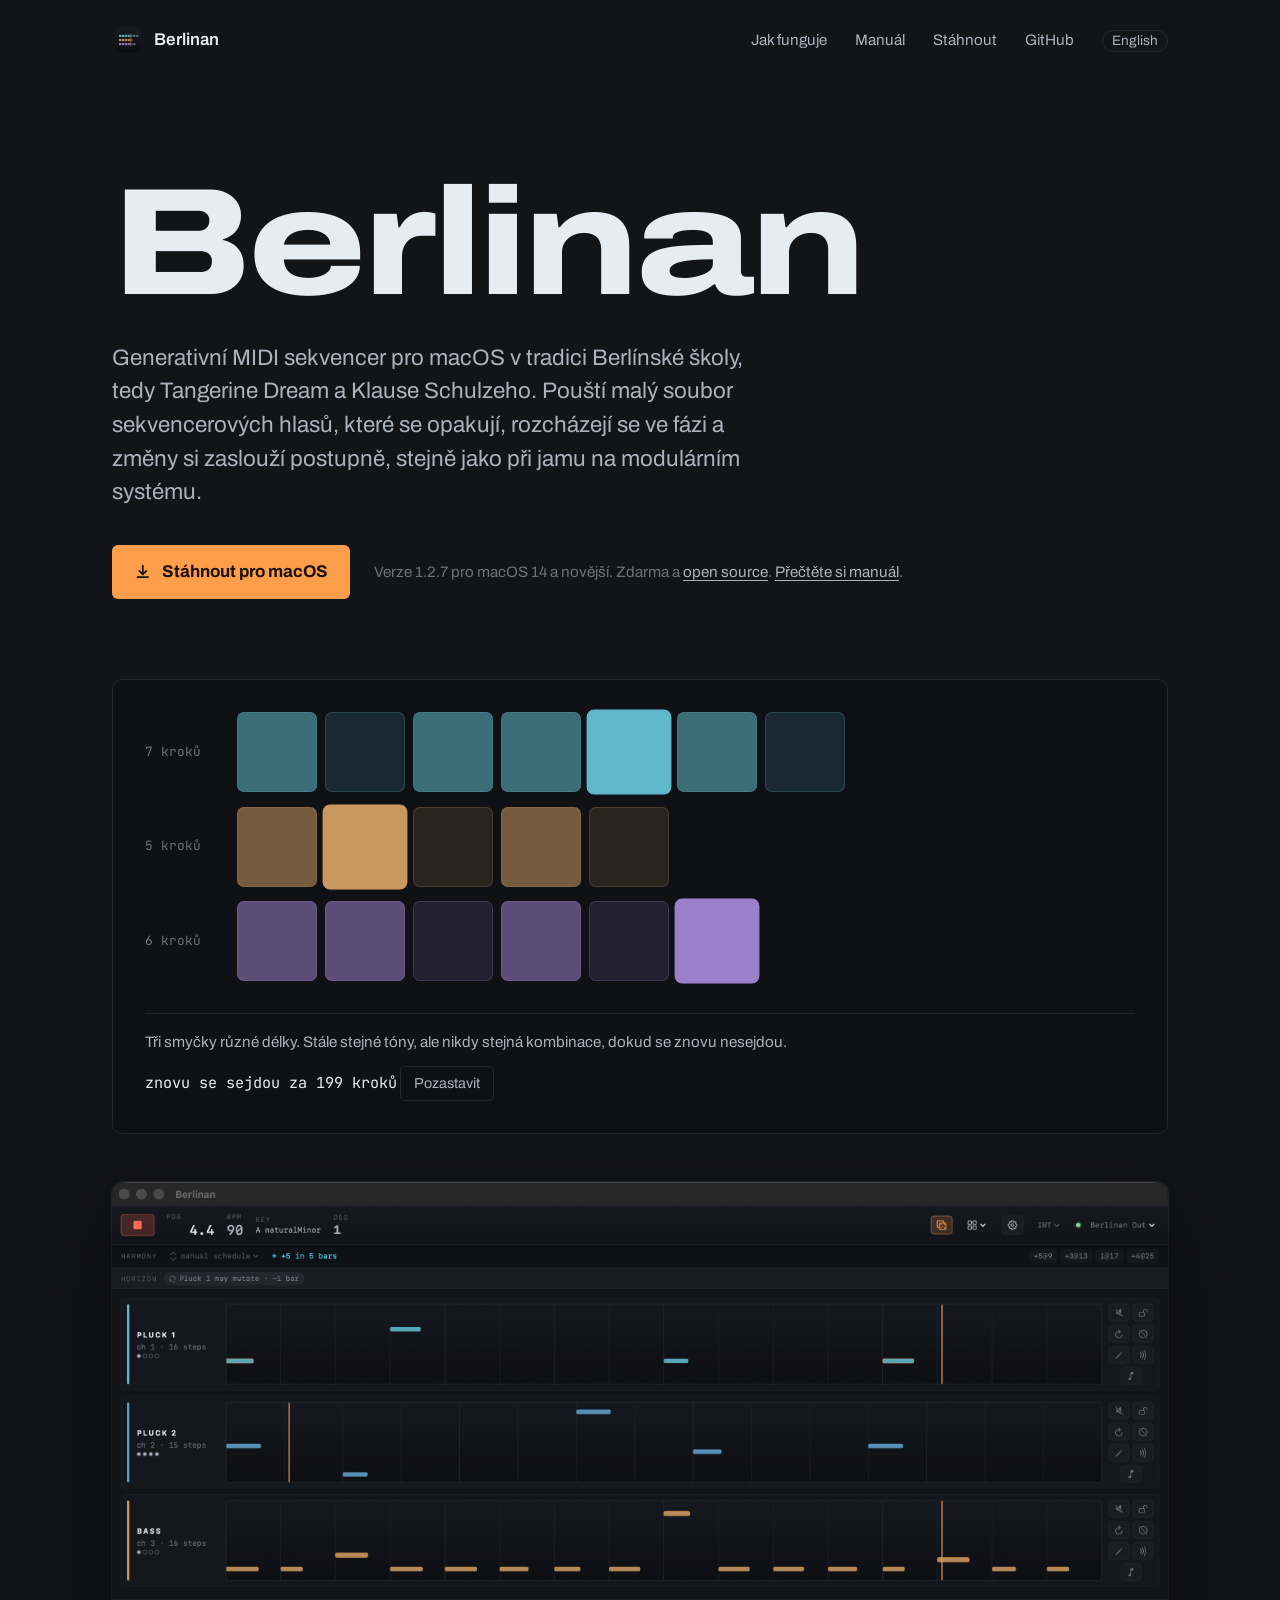
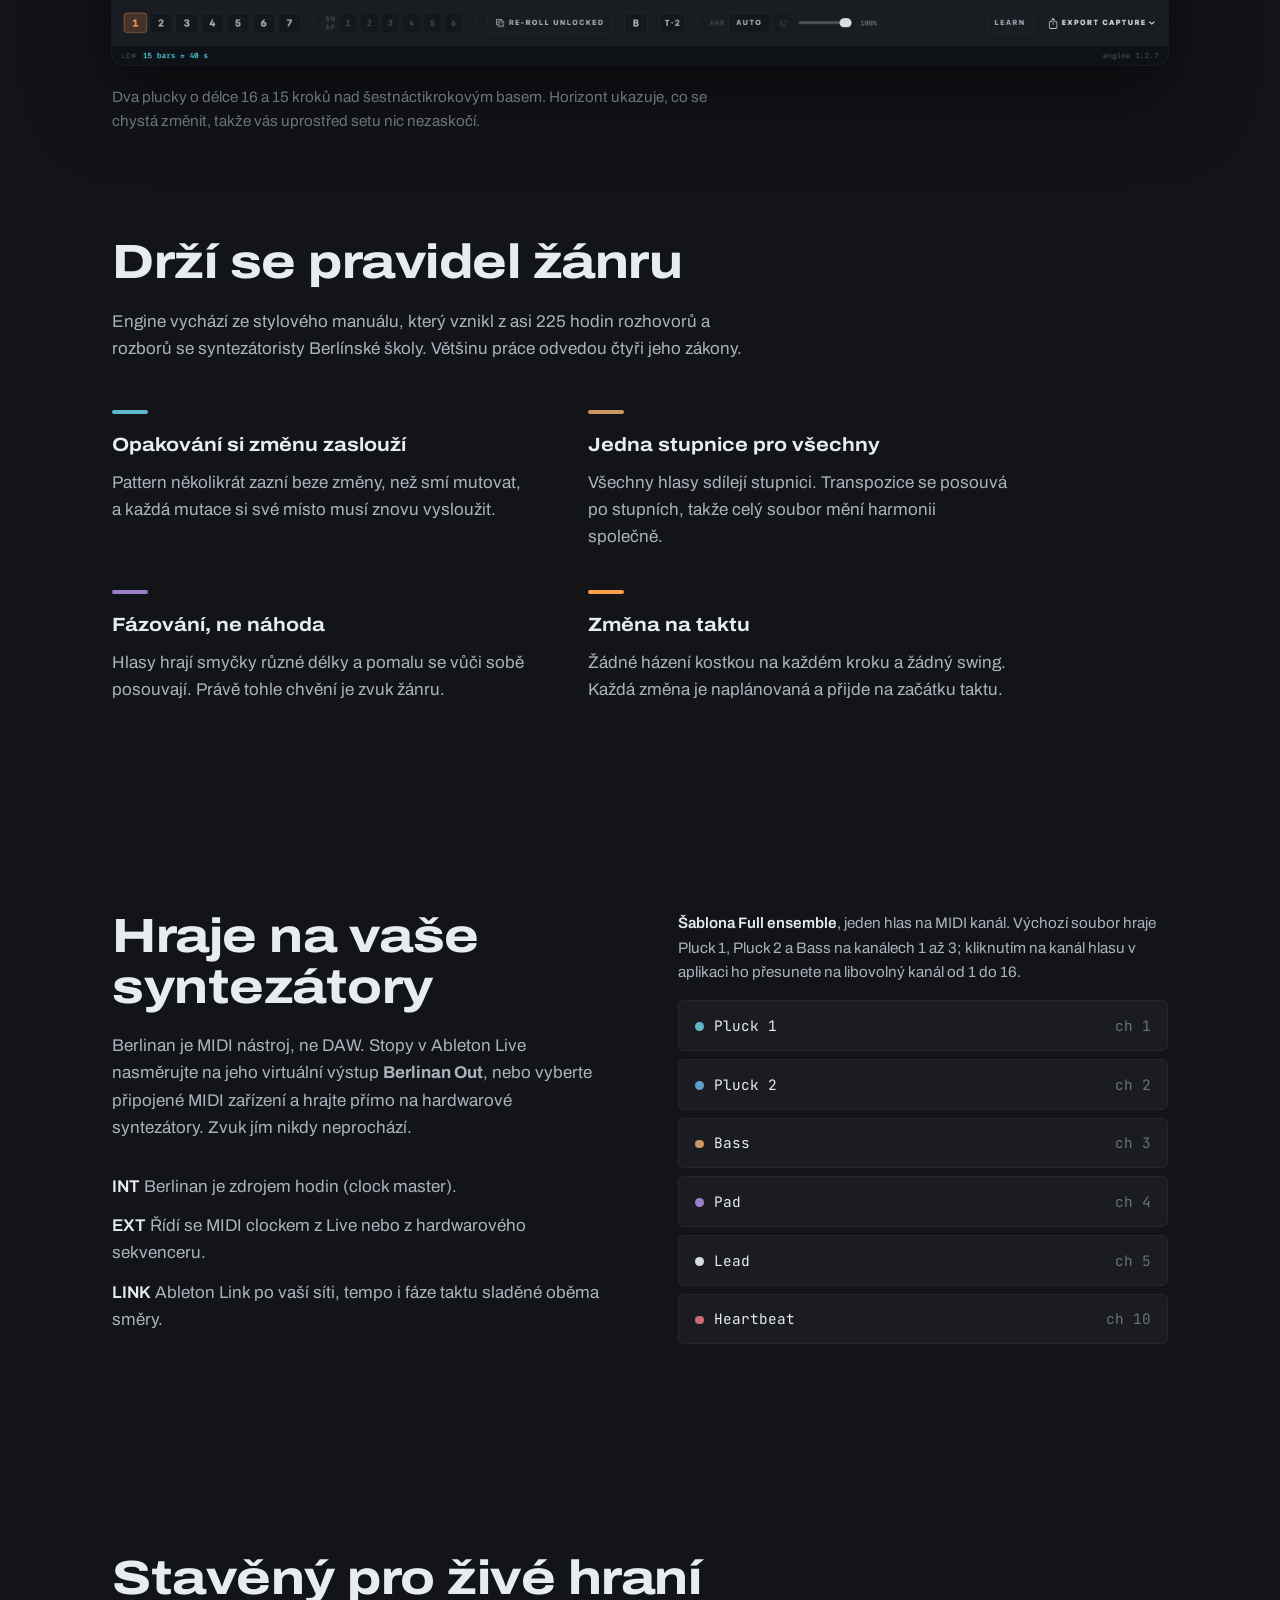
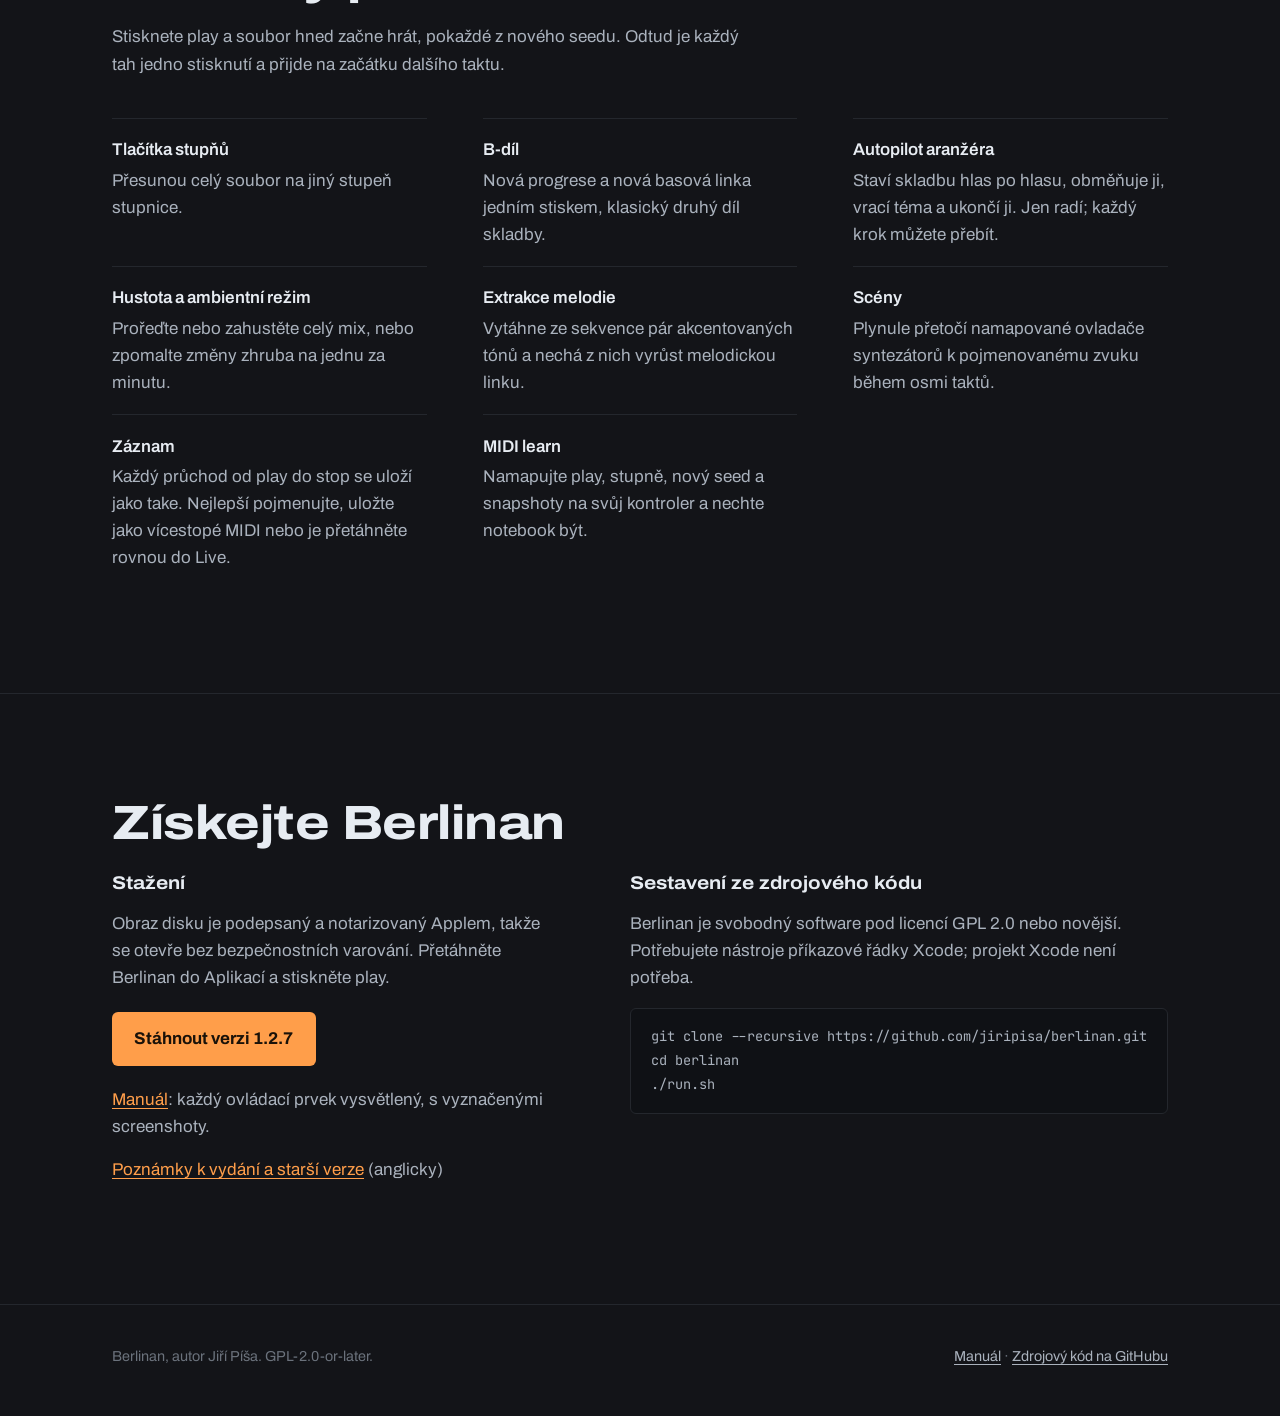
==== docs/cs/index.html @ 22ce4716 "chore: merge phase 54 — bilingual website" ====
<!doctype html>
<html lang="cs">
<head>
<meta charset="utf-8">
<meta name="viewport" content="width=device-width, initial-scale=1">
<title>Berlinan — generativní sekvencer Berlínské školy pro macOS</title>
<meta name="description" content="Generativní MIDI sekvencer pro macOS v tradici Berlínské školy. Hlasy se opakují, rozcházejí se ve fázi a změny si postupně zaslouží. Zdarma a open source.">
<meta property="og:title" content="Berlinan">
<meta property="og:description" content="Generativní MIDI sekvencer pro macOS v tradici Berlínské školy. Zdarma a open source.">
<meta property="og:image" content="https://jiripisa.github.io/berlinan/assets/berlinan-window.png">
<meta property="og:type" content="website">
<meta property="og:locale" content="cs_CZ">
<meta name="theme-color" content="#131418">
<link rel="alternate" hreflang="en" href="https://jiripisa.github.io/berlinan/">
<link rel="alternate" hreflang="cs" href="https://jiripisa.github.io/berlinan/cs/">
<link rel="alternate" hreflang="x-default" href="https://jiripisa.github.io/berlinan/">
<link rel="icon" href="../assets/icon.png">
<link rel="preconnect" href="https://fonts.googleapis.com">
<link rel="preconnect" href="https://fonts.gstatic.com" crossorigin>
<link href="https://fonts.googleapis.com/css2?family=Archivo:wdth,wght@62..125,400..800&family=JetBrains+Mono:wght@400;500&display=swap" rel="stylesheet">
<link rel="stylesheet" href="../assets/site.css">
</head>
<body>

<header class="wrap masthead">
  <a class="brand" href="#top"><img src="../assets/icon.png" alt="" width="32" height="32">Berlinan</a>
  <nav aria-label="Stránka">
    <a href="#how">Jak funguje</a>
    <a href="manual.html">Manuál</a>
    <a href="#get">Stáhnout</a>
    <a href="https://github.com/jiripisa/berlinan">GitHub</a>
    <a class="lang" href="../" hreflang="en" lang="en">English</a>
  </nav>
</header>

<main id="top">
  <div class="wrap hero">
    <h1>Berlinan</h1>
    <p class="lede">
      Generativní MIDI sekvencer pro macOS v tradici Berlínské školy, tedy
      Tangerine Dream a Klause Schulzeho. Pouští malý soubor sekvencerových
      hlasů, které se opakují, rozcházejí se ve fázi a změny si zaslouží
      postupně, stejně jako při jamu na modulárním systému.
    </p>
    <div class="actions">
      <a class="button" href="https://github.com/jiripisa/berlinan/releases/download/v1.2.7/Berlinan-1.2.7.dmg">
        <svg viewBox="0 0 20 20" fill="none" stroke="currentColor" stroke-width="2" aria-hidden="true"><path d="M10 3v10m0 0-4-4m4 4 4-4M4 16h12" stroke-linecap="round" stroke-linejoin="round"/></svg>
        Stáhnout pro macOS
      </a>
      <span class="meta">Verze 1.2.7 pro macOS 14 a novější. Zdarma a <a href="https://github.com/jiripisa/berlinan">open source</a>. <a href="manual.html">Přečtěte si manuál</a>.</span>
    </div>

    <div class="machine" aria-label="Animovaná ukázka tří sekvencerových hlasů, které se rozcházejí ve fázi"
         data-aligned="všechny tři se sešly" data-aligned-in="znovu se sejdou za {n} kroků"
         data-play="Spustit" data-pause="Pozastavit">
      <div class="lane" data-voice="0"><span class="lane-name">7 kroků</span><div class="cells"></div></div>
      <div class="lane" data-voice="1"><span class="lane-name">5 kroků</span><div class="cells"></div></div>
      <div class="lane" data-voice="2"><span class="lane-name">6 kroků</span><div class="cells"></div></div>
      <div class="machine-foot">
        <span>Tři smyčky různé délky. Stále stejné tóny, ale nikdy stejná kombinace, dokud se znovu nesejdou.</span>
        <span>
          <span class="counter" id="counter" aria-live="off">znovu se sejdou za 210 kroků</span>
          <button type="button" id="toggle" aria-pressed="false">Pozastavit</button>
        </span>
      </div>
    </div>
  </div>

  <div class="wrap shot">
    <figure>
      <img src="../assets/berlinan-window.png" width="2800" height="1280"
           alt="Okno Berlinanu při hraní: tři řádky hlasů (dva plucky a bas) s notami a ukazateli přehrávání, transport bar s pozicí, tempem a tóninou, harmonický plán a horizont, který ohlašuje, že Pluck 1 může brzy mutovat.">
      <figcaption>
        Dva plucky o délce 16 a 15 kroků nad šestnáctikrokovým basem. Horizont
        ukazuje, co se chystá změnit, takže vás uprostřed setu nic nezaskočí.
      </figcaption>
    </figure>
  </div>

  <section id="how">
    <div class="wrap">
      <h2>Drží se pravidel žánru</h2>
      <p class="intro">
        Engine vychází ze stylového manuálu, který vznikl z asi 225 hodin
        rozhovorů a rozborů se syntezátoristy Berlínské školy. Většinu práce
        odvedou čtyři jeho zákony.
      </p>
      <dl class="laws">
        <div>
          <dt>Opakování si změnu zaslouží</dt>
          <dd>Pattern několikrát zazní beze změny, než smí mutovat, a každá mutace si své místo musí znovu vysloužit.</dd>
        </div>
        <div>
          <dt>Jedna stupnice pro všechny</dt>
          <dd>Všechny hlasy sdílejí stupnici. Transpozice se posouvá po stupních, takže celý soubor mění harmonii společně.</dd>
        </div>
        <div>
          <dt>Fázování, ne náhoda</dt>
          <dd>Hlasy hrají smyčky různé délky a pomalu se vůči sobě posouvají. Právě tohle chvění je zvuk žánru.</dd>
        </div>
        <div>
          <dt>Změna na taktu</dt>
          <dd>Žádné házení kostkou na každém kroku a žádný swing. Každá změna je naplánovaná a přijde na začátku taktu.</dd>
        </div>
      </dl>
    </div>
  </section>

  <section>
    <div class="wrap routing">
      <div>
        <h2>Hraje na vaše syntezátory</h2>
        <p class="intro">
          Berlinan je MIDI nástroj, ne DAW. Stopy v Ableton Live nasměrujte na jeho
          virtuální výstup <b>Berlinan Out</b>, nebo vyberte připojené MIDI zařízení
          a hrajte přímo na hardwarové syntezátory. Zvuk jím nikdy neprochází.
        </p>
        <div class="sync">
          <p><b>INT</b> Berlinan je zdrojem hodin (clock master).</p>
          <p><b>EXT</b> Řídí se MIDI clockem z Live nebo z hardwarového sekvenceru.</p>
          <p><b>LINK</b> Ableton Link po vaší síti, tempo i fáze taktu sladěné oběma směry.</p>
        </div>
      </div>
      <figure class="routing-example">
        <figcaption>
          <b>Šablona Full ensemble</b>, jeden hlas na MIDI kanál. Výchozí soubor
          hraje Pluck 1, Pluck 2 a Bass na kanálech 1 až 3; kliknutím na kanál
          hlasu v aplikaci ho přesunete na libovolný kanál od 1 do 16.
        </figcaption>
        <ul class="flow">
          <li><span><span class="dot" style="--c: var(--cyan)"></span>Pluck 1</span><span class="ch">ch 1</span></li>
          <li><span><span class="dot" style="--c: #5F9EC9"></span>Pluck 2</span><span class="ch">ch 2</span></li>
          <li><span><span class="dot" style="--c: var(--amber)"></span>Bass</span><span class="ch">ch 3</span></li>
          <li><span><span class="dot" style="--c: var(--violet)"></span>Pad</span><span class="ch">ch 4</span></li>
          <li><span><span class="dot" style="--c: #D9DDE3"></span>Lead</span><span class="ch">ch 5</span></li>
          <li><span><span class="dot" style="--c: #C96F6F"></span>Heartbeat</span><span class="ch">ch 10</span></li>
        </ul>
      </figure>
    </div>
  </section>

  <section>
    <div class="wrap">
      <h2>Stavěný pro živé hraní</h2>
      <p class="intro">
        Stisknete play a soubor hned začne hrát, pokaždé z nového seedu. Odtud je
        každý tah jedno stisknutí a přijde na začátku dalšího taktu.
      </p>
      <ul class="features">
        <li><b>Tlačítka stupňů</b>Přesunou celý soubor na jiný stupeň stupnice.</li>
        <li><b>B-díl</b>Nová progrese a nová basová linka jedním stiskem, klasický druhý díl skladby.</li>
        <li><b>Autopilot aranžéra</b>Staví skladbu hlas po hlasu, obměňuje ji, vrací téma a ukončí ji. Jen radí; každý krok můžete přebít.</li>
        <li><b>Hustota a ambientní režim</b>Prořeďte nebo zahustěte celý mix, nebo zpomalte změny zhruba na jednu za minutu.</li>
        <li><b>Extrakce melodie</b>Vytáhne ze sekvence pár akcentovaných tónů a nechá z nich vyrůst melodickou linku.</li>
        <li><b>Scény</b>Plynule přetočí namapované ovladače syntezátorů k pojmenovanému zvuku během osmi taktů.</li>
        <li><b>Záznam</b>Každý průchod od play do stop se uloží jako take. Nejlepší pojmenujte, uložte jako vícestopé MIDI nebo je přetáhněte rovnou do Live.</li>
        <li><b>MIDI learn</b>Namapujte play, stupně, nový seed a snapshoty na svůj kontroler a nechte notebook být.</li>
      </ul>
    </div>
  </section>

  <section class="get" id="get">
    <div class="wrap">
      <h2>Získejte Berlinan</h2>
      <div class="get-grid">
        <div>
          <h3>Stažení</h3>
          <p>
            Obraz disku je podepsaný a notarizovaný Applem, takže se otevře bez
            bezpečnostních varování. Přetáhněte Berlinan do Aplikací a stiskněte play.
          </p>
          <div class="actions" style="margin-top: 1.25rem">
            <a class="button" href="https://github.com/jiripisa/berlinan/releases/download/v1.2.7/Berlinan-1.2.7.dmg">Stáhnout verzi 1.2.7</a>
          </div>
          <p style="margin-top: 1.25rem"><a href="manual.html">Manuál</a>: každý ovládací prvek vysvětlený, s vyznačenými screenshoty.</p>
          <p><a href="https://github.com/jiripisa/berlinan/releases">Poznámky k vydání a starší verze</a> (anglicky)</p>
        </div>
        <div>
          <h3>Sestavení ze zdrojového kódu</h3>
          <p>
            Berlinan je svobodný software pod licencí GPL 2.0 nebo novější.
            Potřebujete nástroje příkazové řádky Xcode; projekt Xcode není potřeba.
          </p>
<pre><code>git clone --recursive https://github.com/jiripisa/berlinan.git
cd berlinan
./run.sh</code></pre>
        </div>
      </div>
    </div>
  </section>
</main>

<footer>
  <div class="wrap">
    <span>Berlinan, autor Jiří Píša. GPL-2.0-or-later.</span>
    <span><a href="manual.html">Manuál</a> · <a href="https://github.com/jiripisa/berlinan">Zdrojový kód na GitHubu</a></span>
  </div>
</footer>

<script src="../assets/phasing.js"></script>
</body>
</html>
---- docs/assets/site.css ----
:root {
  --bg: #131418;
  --panel: #1a1c21;
  --panel-deep: #0f1115;
  --line: #24272d;
  --ink: #e7ecf2;
  --ink2: #aab2bd;
  --ink3: #6b727c;
  --tangerine: #FF9E4A;
  --tangerine-glow: rgba(255, 158, 74, .18);
  --cyan: #5FB8C9;
  --amber: #C9975F;
  --violet: #9B7FC9;
  --measure: 40rem;
  --gutter: clamp(1rem, 4vw, 3rem);
}
* { box-sizing: border-box; }
html { -webkit-text-size-adjust: 100%; }
body {
  margin: 0;
  background: var(--bg);
  color: var(--ink);
  font-family: "Archivo", system-ui, sans-serif;
  font-variation-settings: "wdth" 100;
  font-size: 1.0625rem;
  line-height: 1.6;
}
a { color: var(--tangerine); text-underline-offset: .2em; }
a:focus-visible, button:focus-visible {
  outline: 2px solid var(--tangerine);
  outline-offset: 3px;
  border-radius: 4px;
}
code, .mono { font-family: "JetBrains Mono", ui-monospace, monospace; }
.wrap { max-width: 72rem; margin: 0 auto; padding: 0 var(--gutter); }

/* ---------- Masthead ---------- */
.masthead {
  display: flex; align-items: center; justify-content: space-between;
  padding-block: 1.5rem;
}
.brand { display: flex; align-items: center; gap: .6rem; color: var(--ink); text-decoration: none; font-weight: 600; }
.brand img { width: 2rem; height: 2rem; }
.masthead nav a { color: var(--ink2); text-decoration: none; margin-left: 1.5rem; font-size: .95rem; }
.masthead nav a:hover { color: var(--ink); }
.masthead nav a.lang {
  padding: .15rem .55rem; border: 1px solid var(--line); border-radius: 999px;
  font-size: .85rem; color: var(--ink2);
}
.masthead nav a.lang:hover { color: var(--ink); border-color: var(--ink3); }

/* ---------- Hero ---------- */
.hero { padding-block: clamp(2.5rem, 8vw, 6rem) 2rem; }
.hero h1 {
  margin: 0;
  font-size: clamp(3.4rem, 13vw, 9.5rem);
  line-height: .9;
  font-weight: 800;
  font-variation-settings: "wdth" 125;
  letter-spacing: -.02em;
}
.hero .lede {
  max-width: var(--measure);
  margin: 1.75rem 0 0;
  font-size: clamp(1.15rem, 2.2vw, 1.4rem);
  line-height: 1.5;
  color: var(--ink2);
}
.actions { display: flex; flex-wrap: wrap; align-items: center; gap: 1rem 1.5rem; margin-top: 2.25rem; }
.button {
  display: inline-flex; align-items: center; gap: .6rem;
  padding: .85rem 1.4rem;
  background: var(--tangerine); color: #1a1209;
  font-weight: 700; text-decoration: none;
  border-radius: 6px;
}
.button:hover { background: #ffb06b; }
.button svg { width: 1.1rem; height: 1.1rem; }
.actions .meta { color: var(--ink3); font-size: .95rem; }
.actions .meta a { color: var(--ink2); }

/* ---------- Phasing machine ---------- */
.machine {
  margin-top: clamp(3rem, 7vw, 5rem);
  padding: clamp(1rem, 3vw, 2rem);
  background: var(--panel-deep);
  border: 1px solid var(--line);
  border-radius: 10px;
}
.lane { display: flex; align-items: center; gap: clamp(.5rem, 2vw, 1.25rem); }
.lane + .lane { margin-top: clamp(.5rem, 1.5vw, .9rem); }
.lane-name {
  flex: 0 0 4.5rem;
  font-family: "JetBrains Mono", monospace; font-size: .8rem; color: var(--ink3);
}
.cells { display: flex; gap: clamp(3px, .8vw, 8px); }
.cell {
  width: clamp(1.6rem, 6.4vw, 5rem);
  aspect-ratio: 1;
  border-radius: clamp(3px, .6vw, 7px);
  background: color-mix(in srgb, var(--c) 14%, transparent);
  box-shadow: inset 0 0 0 1px color-mix(in srgb, var(--c) 22%, transparent);
  transition: background-color 120ms ease-out, transform 120ms ease-out;
}
.cell.note { background: color-mix(in srgb, var(--c) 55%, transparent); }
.cell.now { background: var(--c); transform: scale(1.06); }
.cell.note.now { box-shadow: 0 0 0 3px var(--tangerine-glow), 0 0 24px color-mix(in srgb, var(--c) 60%, transparent); }
.lane[data-voice="0"] { --c: var(--cyan); }
.lane[data-voice="1"] { --c: var(--amber); }
.lane[data-voice="2"] { --c: var(--violet); }
.machine-foot {
  display: flex; flex-wrap: wrap; align-items: baseline; justify-content: space-between; gap: .75rem 2rem;
  margin-top: clamp(1.25rem, 3vw, 2rem);
  padding-top: 1rem;
  border-top: 1px solid var(--line);
  color: var(--ink2); font-size: .95rem;
}
.counter { font-family: "JetBrains Mono", monospace; color: var(--ink); font-variant-numeric: tabular-nums; }
.counter.aligned { color: var(--tangerine); }
.machine button {
  font: inherit; font-size: .9rem; color: var(--ink2);
  background: none; border: 1px solid var(--line); border-radius: 5px;
  padding: .3rem .8rem; cursor: pointer;
}
.machine button:hover { color: var(--ink); border-color: var(--ink3); }

/* ---------- Sections ---------- */
section { padding-block: clamp(3.5rem, 9vw, 6.5rem); }
h2 {
  margin: 0 0 1.25rem;
  font-size: clamp(1.9rem, 4.5vw, 3rem);
  line-height: 1.05;
  font-weight: 750;
  font-variation-settings: "wdth" 118;
  letter-spacing: -.01em;
  max-width: 20ch;
}
.intro { max-width: var(--measure); color: var(--ink2); margin: 0; }

.shot { padding-top: 1rem; }
.shot figure { margin: 0; }
.shot img {
  display: block; width: 100%; height: auto;
  border-radius: 12px;
  box-shadow: 0 30px 80px rgba(0,0,0,.55), 0 0 0 1px var(--line);
}
.shot figcaption { max-width: var(--measure); margin-top: 1.25rem; color: var(--ink3); font-size: .95rem; }

.laws {
  display: grid; grid-template-columns: repeat(2, minmax(0, 1fr));
  gap: 2.5rem 3.5rem; margin: 3rem 0 0; max-width: 56rem;
}
.laws dt { font-weight: 700; font-size: 1.2rem; font-variation-settings: "wdth" 112; }
.laws dt::before {
  content: ""; display: block; width: 2.25rem; height: 4px; margin-bottom: 1rem;
  background: var(--c, var(--tangerine)); border-radius: 2px;
}
.laws div:nth-child(1) { --c: var(--cyan); }
.laws div:nth-child(2) { --c: var(--amber); }
.laws div:nth-child(3) { --c: var(--violet); }
.laws dd { margin: .5rem 0 0; color: var(--ink2); }

.routing {
  display: grid; grid-template-columns: 1fr 1fr; gap: clamp(2rem, 6vw, 5rem); align-items: start;
}
.routing-example { margin: 0; }
.routing-example figcaption { margin-bottom: 1rem; color: var(--ink2); font-size: .95rem; }
.routing-example figcaption b { color: var(--ink); font-weight: 600; }
.flow { margin: 0; padding: 0; list-style: none; font-family: "JetBrains Mono", monospace; font-size: .9rem; }
.flow li {
  display: flex; justify-content: space-between; gap: 1rem;
  padding: .8rem 1rem; border: 1px solid var(--line); border-radius: 6px; background: var(--panel);
}
.flow li + li { margin-top: .5rem; }
.flow .ch { color: var(--ink3); }
.flow .dot { display: inline-block; width: .55rem; height: .55rem; border-radius: 50%; background: var(--c); margin-right: .6rem; }
.sync { margin-top: 2rem; color: var(--ink2); }
.sync p { margin: 0 0 .75rem; }
.sync b { color: var(--ink); font-weight: 600; }

.features {
  display: grid; grid-template-columns: repeat(auto-fit, minmax(19rem, 1fr));
  gap: 0 3.5rem; margin: 2.5rem 0 0; padding: 0; list-style: none;
}
.features li { padding: 1.1rem 0; border-top: 1px solid var(--line); color: var(--ink2); }
.features b { display: block; color: var(--ink); font-weight: 600; margin-bottom: .2rem; }

.get { border-top: 1px solid var(--line); }
.get-grid { display: grid; grid-template-columns: 1fr 1fr; gap: clamp(2rem, 6vw, 5rem); }
.get h3 { margin: 0 0 .75rem; font-size: 1.15rem; font-variation-settings: "wdth" 112; }
.get p { color: var(--ink2); margin: 0 0 1rem; }
pre {
  margin: 0; padding: 1rem 1.25rem; overflow-x: auto;
  background: var(--panel-deep); border: 1px solid var(--line); border-radius: 6px;
  font-size: .85rem; line-height: 1.7; color: var(--ink2);
}

footer { padding-block: 2.5rem 3rem; color: var(--ink3); font-size: .9rem; border-top: 1px solid var(--line); }
footer .wrap { display: flex; flex-wrap: wrap; justify-content: space-between; gap: 1rem; }
footer a { color: var(--ink2); }

@media (max-width: 760px) {
  .routing, .get-grid, .laws { grid-template-columns: 1fr; }
  .masthead nav a:not(:last-child):not(.lang) { display: none; }
  .lane-name { flex-basis: 3.2rem; font-size: .7rem; }
}
@media (prefers-reduced-motion: reduce) {
  .cell { transition: none; }
}
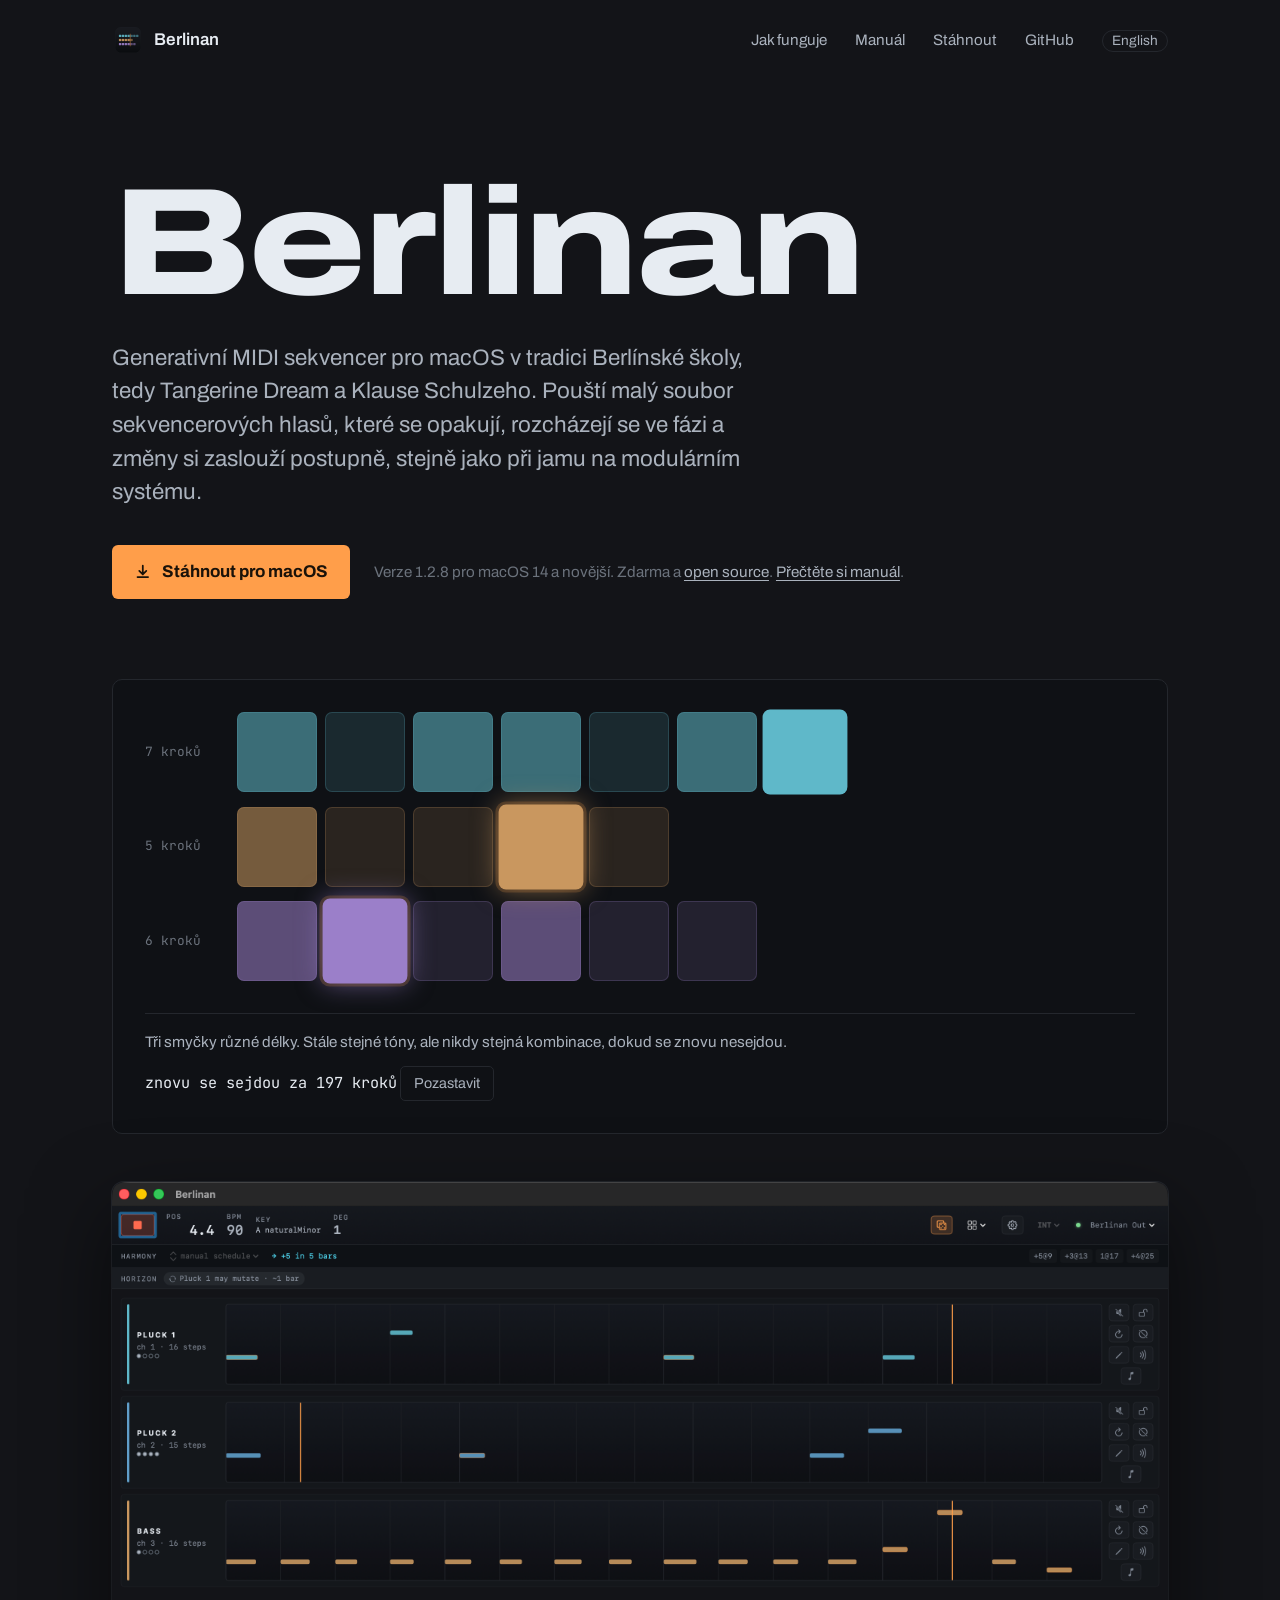
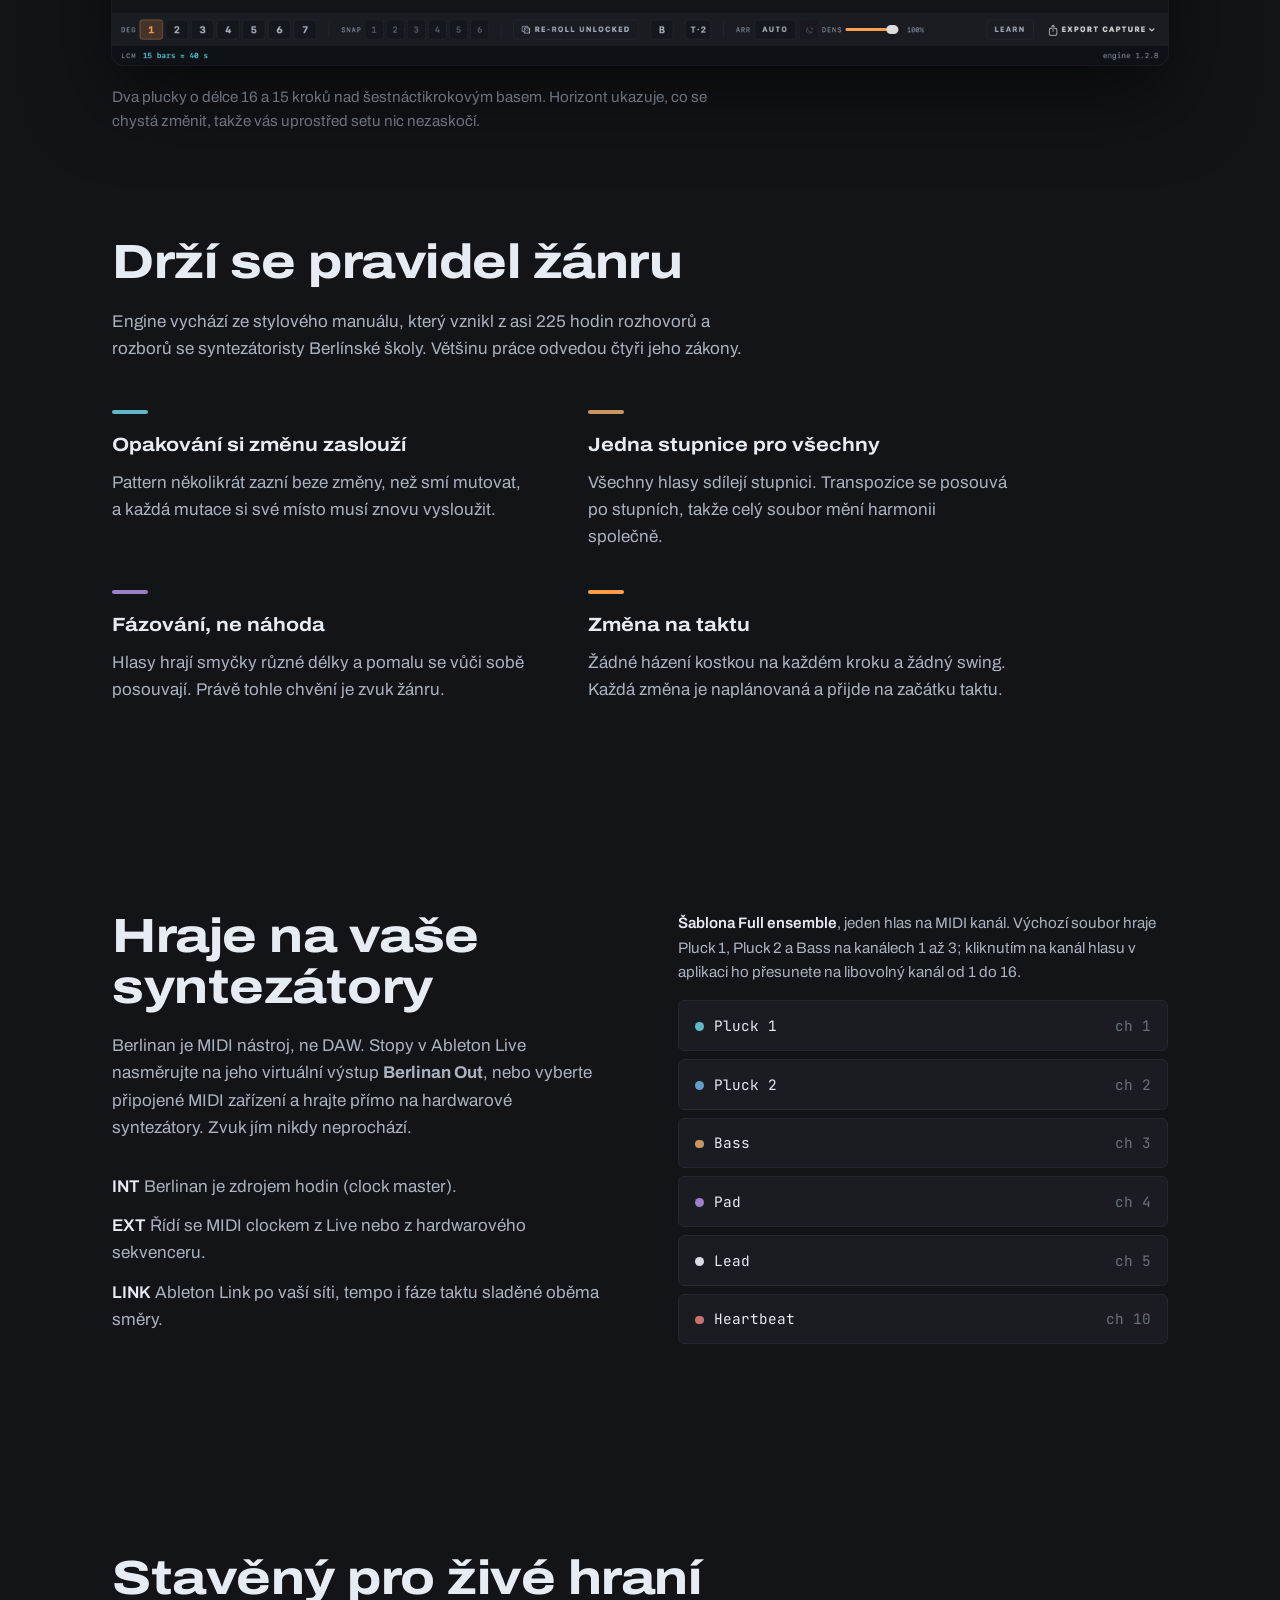
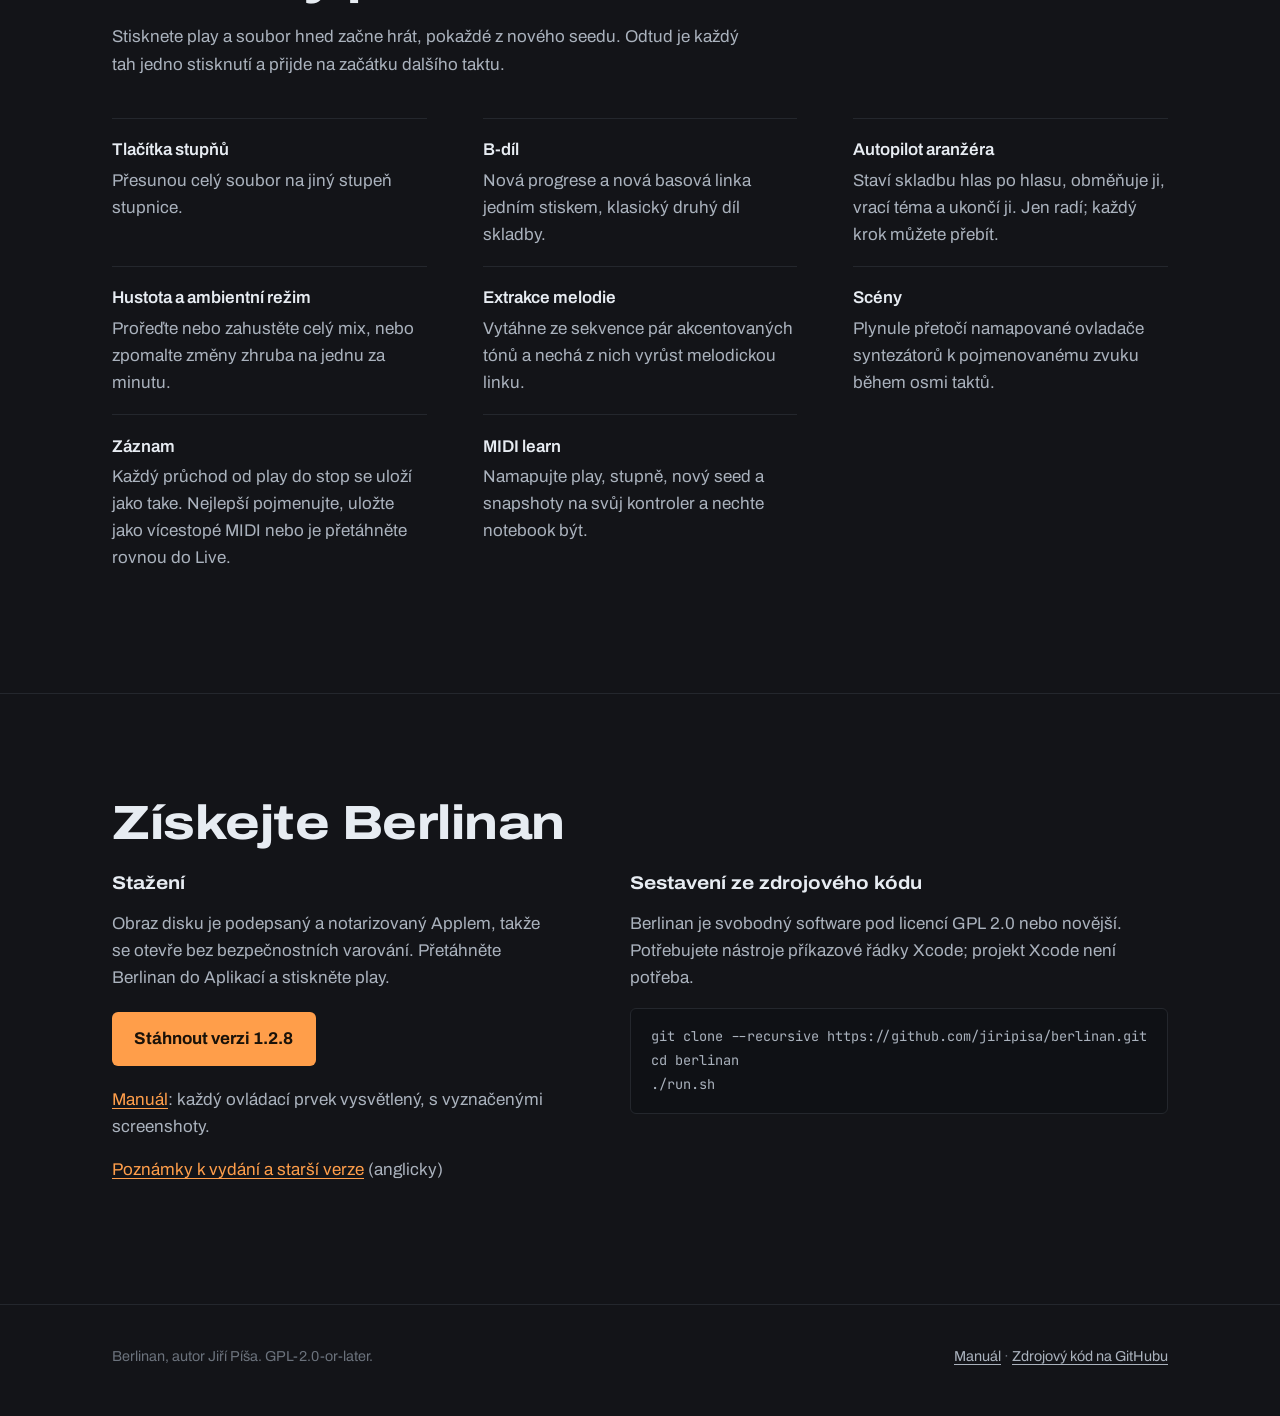
==== commit 270a6271: "chore: merge phase 57 — v1.2.8 release" ====
--- a/docs/cs/index.html
+++ b/docs/cs/index.html
@@ -43,11 +43,11 @@
       postupně, stejně jako při jamu na modulárním systému.
     </p>
     <div class="actions">
-      <a class="button" href="https://github.com/jiripisa/berlinan/releases/download/v1.2.7/Berlinan-1.2.7.dmg">
+      <a class="button" href="https://github.com/jiripisa/berlinan/releases/download/v1.2.8/Berlinan-1.2.8.dmg">
         <svg viewBox="0 0 20 20" fill="none" stroke="currentColor" stroke-width="2" aria-hidden="true"><path d="M10 3v10m0 0-4-4m4 4 4-4M4 16h12" stroke-linecap="round" stroke-linejoin="round"/></svg>
         Stáhnout pro macOS
       </a>
-      <span class="meta">Verze 1.2.7 pro macOS 14 a novější. Zdarma a <a href="https://github.com/jiripisa/berlinan">open source</a>. <a href="manual.html">Přečtěte si manuál</a>.</span>
+      <span class="meta">Verze 1.2.8 pro macOS 14 a novější. Zdarma a <a href="https://github.com/jiripisa/berlinan">open source</a>. <a href="manual.html">Přečtěte si manuál</a>.</span>
     </div>
 
     <div class="machine" aria-label="Animovaná ukázka tří sekvencerových hlasů, které se rozcházejí ve fázi"
@@ -170,7 +170,7 @@
             bezpečnostních varování. Přetáhněte Berlinan do Aplikací a stiskněte play.
           </p>
           <div class="actions" style="margin-top: 1.25rem">
-            <a class="button" href="https://github.com/jiripisa/berlinan/releases/download/v1.2.7/Berlinan-1.2.7.dmg">Stáhnout verzi 1.2.7</a>
+            <a class="button" href="https://github.com/jiripisa/berlinan/releases/download/v1.2.8/Berlinan-1.2.8.dmg">Stáhnout verzi 1.2.8</a>
           </div>
           <p style="margin-top: 1.25rem"><a href="manual.html">Manuál</a>: každý ovládací prvek vysvětlený, s vyznačenými screenshoty.</p>
           <p><a href="https://github.com/jiripisa/berlinan/releases">Poznámky k vydání a starší verze</a> (anglicky)</p>
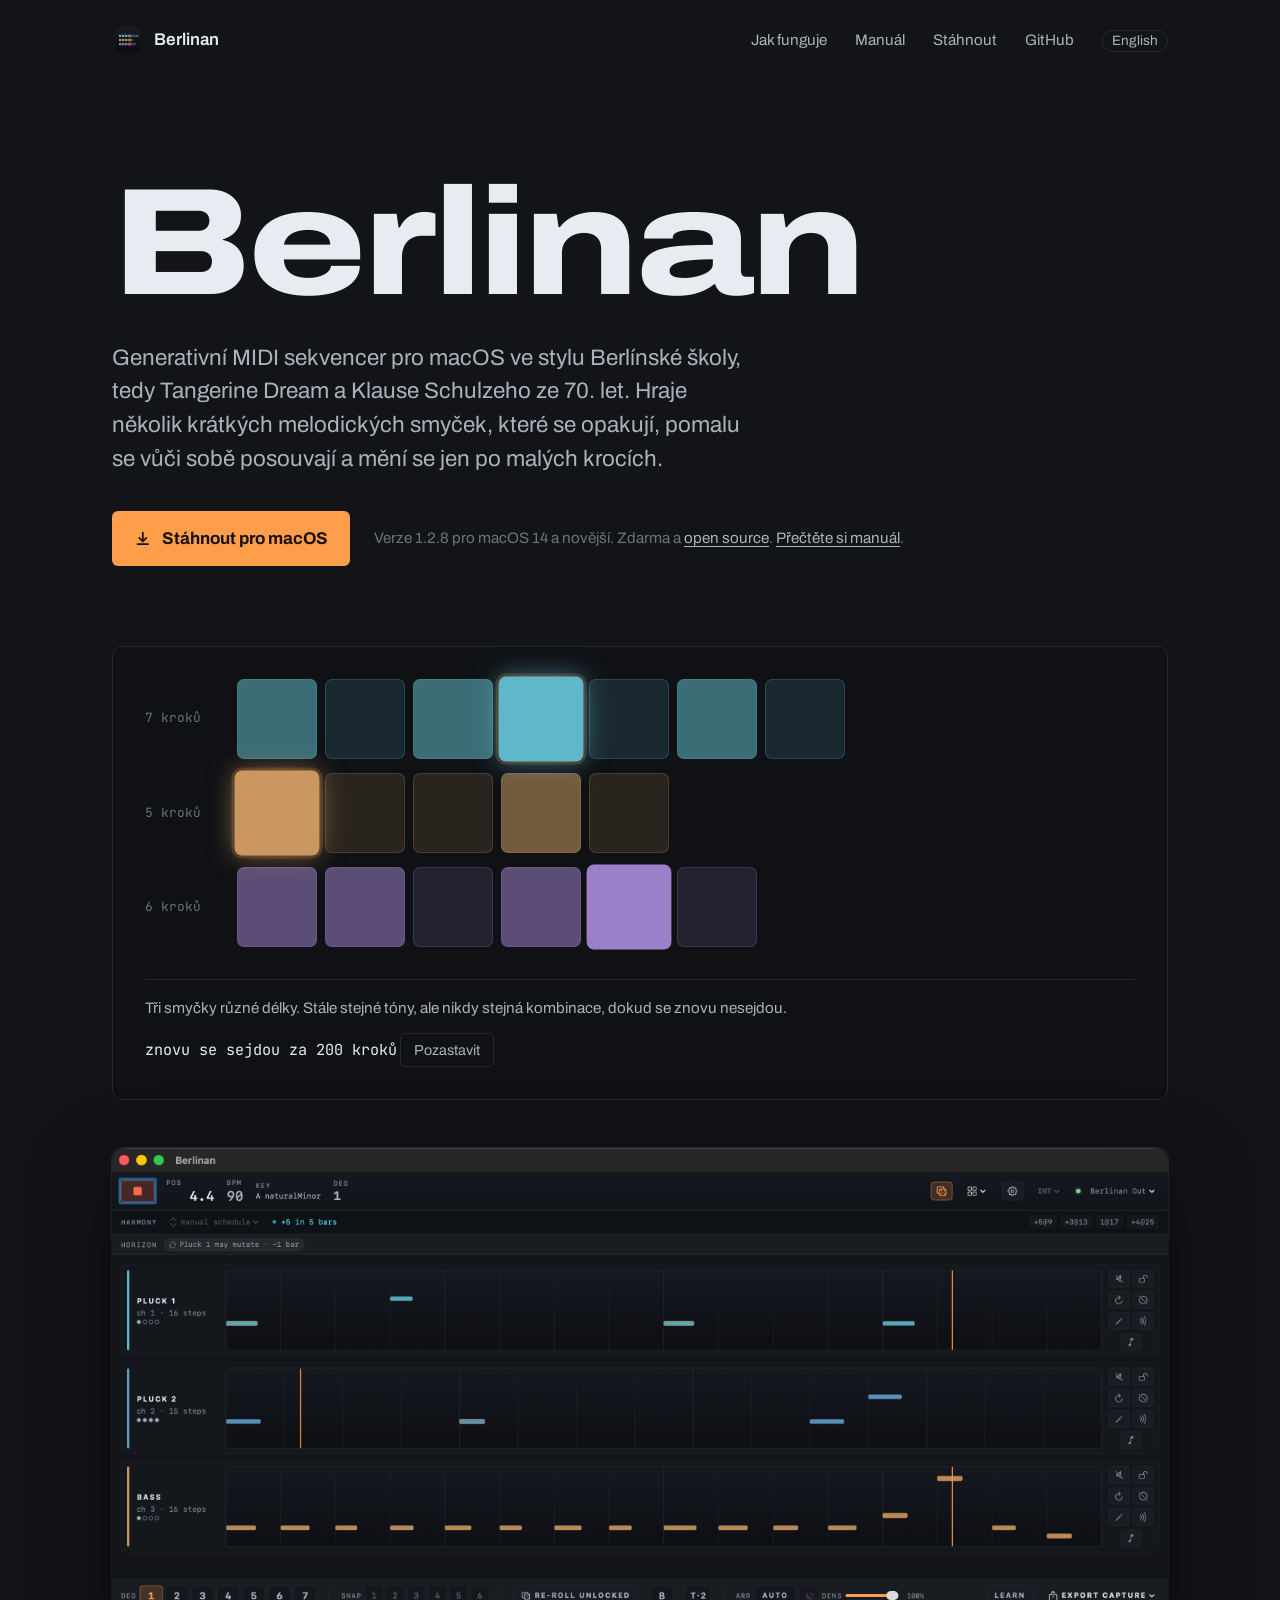
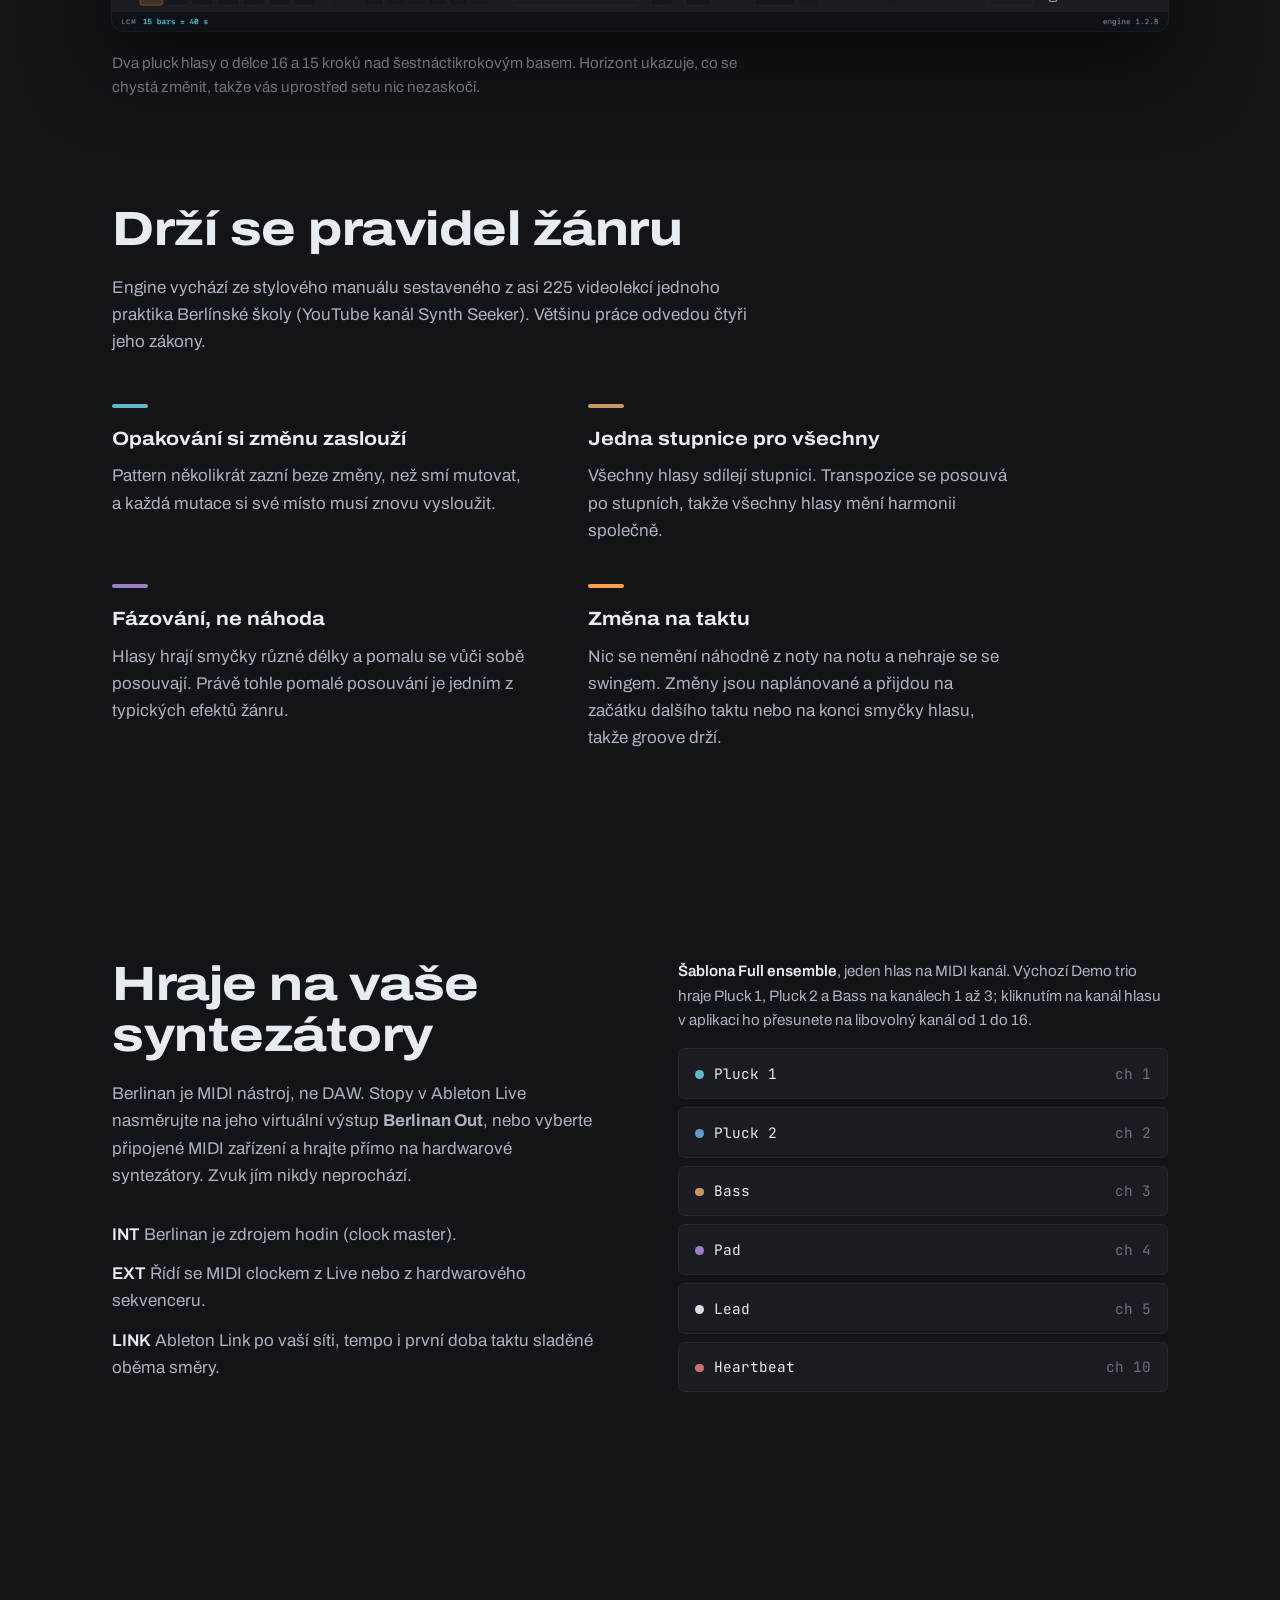
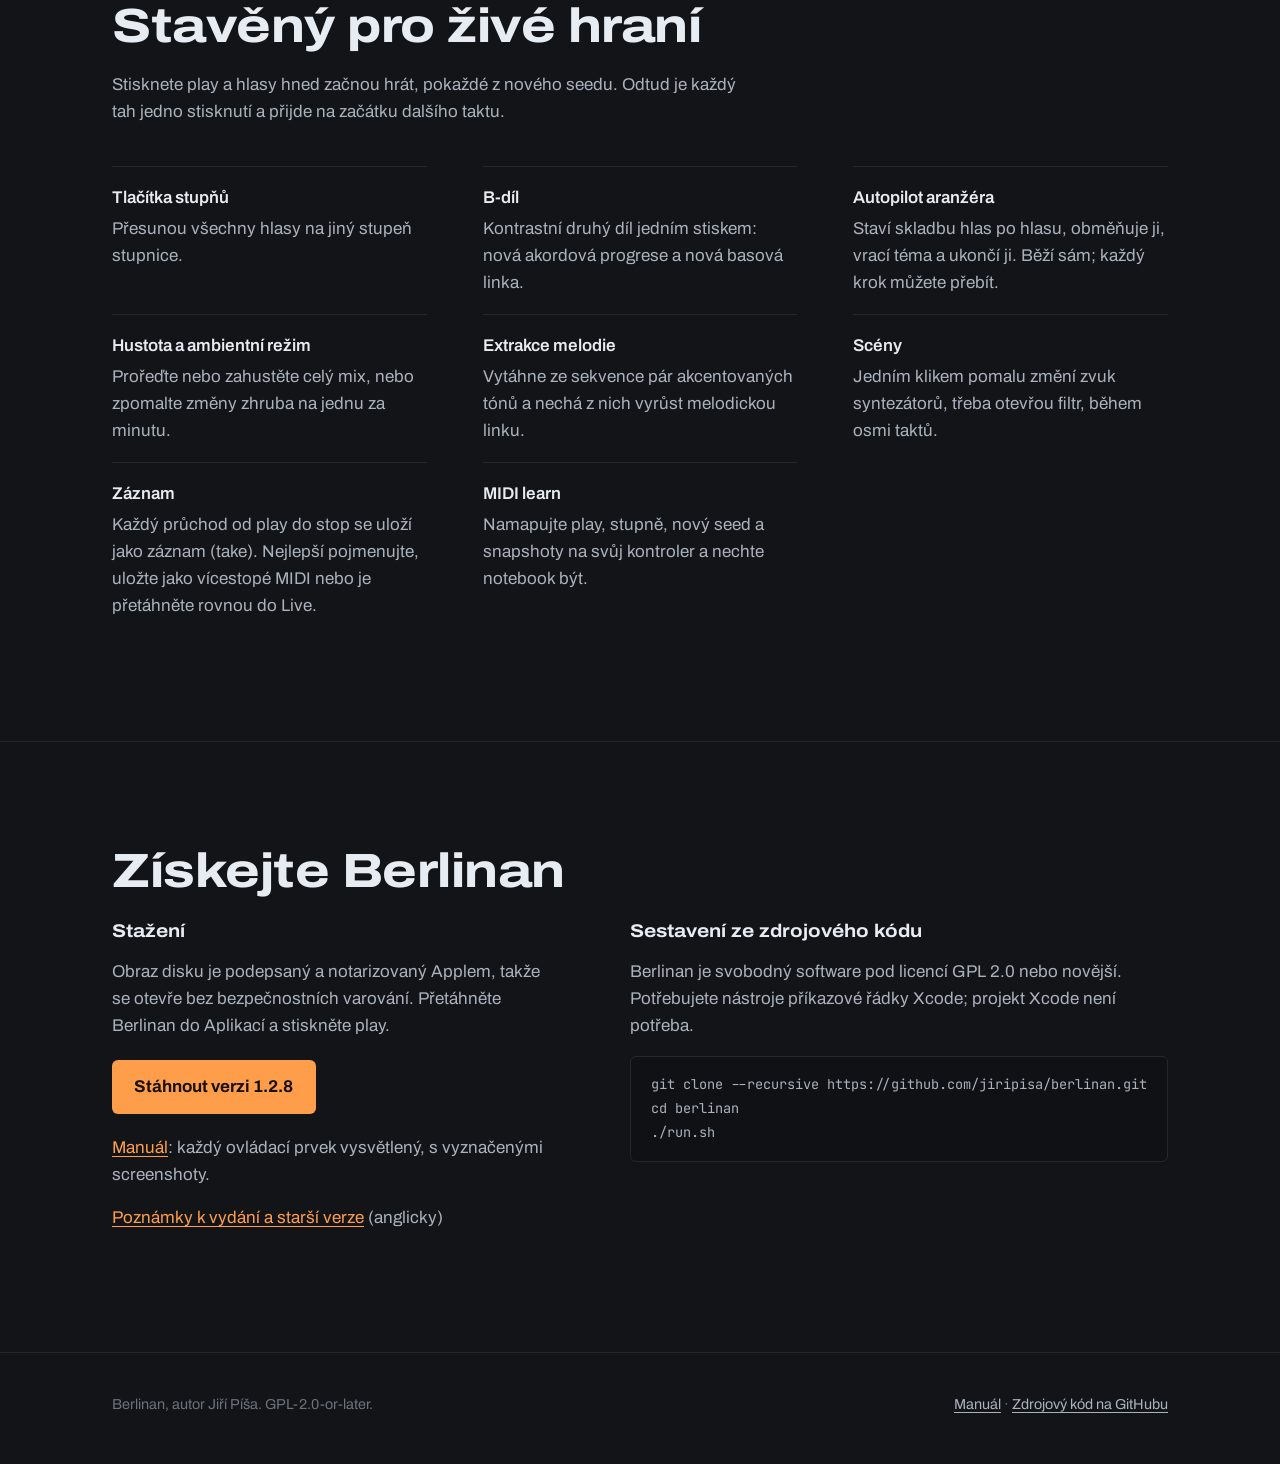
==== commit 493529d1: "chore: merge phase 58 — documentation review" ====
--- a/docs/cs/index.html
+++ b/docs/cs/index.html
@@ -4,7 +4,7 @@
 <meta charset="utf-8">
 <meta name="viewport" content="width=device-width, initial-scale=1">
 <title>Berlinan — generativní sekvencer Berlínské školy pro macOS</title>
-<meta name="description" content="Generativní MIDI sekvencer pro macOS v tradici Berlínské školy. Hlasy se opakují, rozcházejí se ve fázi a změny si postupně zaslouží. Zdarma a open source.">
+<meta name="description" content="Generativní MIDI sekvencer pro macOS ve stylu Berlínské školy. Hraje několik krátkých melodických smyček, které se opakují, pomalu se vůči sobě posouvají a mění se jen po malých krocích. Zdarma a open source.">
 <meta property="og:title" content="Berlinan">
 <meta property="og:description" content="Generativní MIDI sekvencer pro macOS v tradici Berlínské školy. Zdarma a open source.">
 <meta property="og:image" content="https://jiripisa.github.io/berlinan/assets/berlinan-window.png">
@@ -37,10 +37,10 @@
   <div class="wrap hero">
     <h1>Berlinan</h1>
     <p class="lede">
-      Generativní MIDI sekvencer pro macOS v tradici Berlínské školy, tedy
-      Tangerine Dream a Klause Schulzeho. Pouští malý soubor sekvencerových
-      hlasů, které se opakují, rozcházejí se ve fázi a změny si zaslouží
-      postupně, stejně jako při jamu na modulárním systému.
+      Generativní MIDI sekvencer pro macOS ve stylu Berlínské školy, tedy
+      Tangerine Dream a Klause Schulzeho ze 70. let. Hraje několik krátkých
+      melodických smyček, které se opakují, pomalu se vůči sobě posouvají
+      a mění se jen po malých krocích.
     </p>
     <div class="actions">
       <a class="button" href="https://github.com/jiripisa/berlinan/releases/download/v1.2.8/Berlinan-1.2.8.dmg">
@@ -50,7 +50,7 @@
       <span class="meta">Verze 1.2.8 pro macOS 14 a novější. Zdarma a <a href="https://github.com/jiripisa/berlinan">open source</a>. <a href="manual.html">Přečtěte si manuál</a>.</span>
     </div>
 
-    <div class="machine" aria-label="Animovaná ukázka tří sekvencerových hlasů, které se rozcházejí ve fázi"
+    <div class="machine" aria-label="Animovaná ukázka tří smyček různé délky, které se vůči sobě pomalu posouvají"
          data-aligned="všechny tři se sešly" data-aligned-in="znovu se sejdou za {n} kroků"
          data-play="Spustit" data-pause="Pozastavit">
       <div class="lane" data-voice="0"><span class="lane-name">7 kroků</span><div class="cells"></div></div>
@@ -71,7 +71,7 @@
       <img src="../assets/berlinan-window.png" width="2800" height="1280"
            alt="Okno Berlinanu při hraní: tři řádky hlasů (dva plucky a bas) s notami a ukazateli přehrávání, transport bar s pozicí, tempem a tóninou, harmonický plán a horizont, který ohlašuje, že Pluck 1 může brzy mutovat.">
       <figcaption>
-        Dva plucky o délce 16 a 15 kroků nad šestnáctikrokovým basem. Horizont
+        Dva pluck hlasy o délce 16 a 15 kroků nad šestnáctikrokovým basem. Horizont
         ukazuje, co se chystá změnit, takže vás uprostřed setu nic nezaskočí.
       </figcaption>
     </figure>
@@ -81,9 +81,9 @@
     <div class="wrap">
       <h2>Drží se pravidel žánru</h2>
       <p class="intro">
-        Engine vychází ze stylového manuálu, který vznikl z asi 225 hodin
-        rozhovorů a rozborů se syntezátoristy Berlínské školy. Většinu práce
-        odvedou čtyři jeho zákony.
+        Engine vychází ze stylového manuálu sestaveného z asi 225 videolekcí
+        jednoho praktika Berlínské školy (YouTube kanál Synth Seeker). Většinu
+        práce odvedou čtyři jeho zákony.
       </p>
       <dl class="laws">
         <div>
@@ -92,15 +92,15 @@
         </div>
         <div>
           <dt>Jedna stupnice pro všechny</dt>
-          <dd>Všechny hlasy sdílejí stupnici. Transpozice se posouvá po stupních, takže celý soubor mění harmonii společně.</dd>
+          <dd>Všechny hlasy sdílejí stupnici. Transpozice se posouvá po stupních, takže všechny hlasy mění harmonii společně.</dd>
         </div>
         <div>
           <dt>Fázování, ne náhoda</dt>
-          <dd>Hlasy hrají smyčky různé délky a pomalu se vůči sobě posouvají. Právě tohle chvění je zvuk žánru.</dd>
+          <dd>Hlasy hrají smyčky různé délky a pomalu se vůči sobě posouvají. Právě tohle pomalé posouvání je jedním z typických efektů žánru.</dd>
         </div>
         <div>
           <dt>Změna na taktu</dt>
-          <dd>Žádné házení kostkou na každém kroku a žádný swing. Každá změna je naplánovaná a přijde na začátku taktu.</dd>
+          <dd>Nic se nemění náhodně z noty na notu a nehraje se se swingem. Změny jsou naplánované a přijdou na začátku dalšího taktu nebo na konci smyčky hlasu, takže groove drží.</dd>
         </div>
       </dl>
     </div>
@@ -118,12 +118,12 @@
         <div class="sync">
           <p><b>INT</b> Berlinan je zdrojem hodin (clock master).</p>
           <p><b>EXT</b> Řídí se MIDI clockem z Live nebo z hardwarového sekvenceru.</p>
-          <p><b>LINK</b> Ableton Link po vaší síti, tempo i fáze taktu sladěné oběma směry.</p>
+          <p><b>LINK</b> Ableton Link po vaší síti, tempo i první doba taktu sladěné oběma směry.</p>
         </div>
       </div>
       <figure class="routing-example">
         <figcaption>
-          <b>Šablona Full ensemble</b>, jeden hlas na MIDI kanál. Výchozí soubor
+          <b>Šablona Full ensemble</b>, jeden hlas na MIDI kanál. Výchozí Demo trio
           hraje Pluck 1, Pluck 2 a Bass na kanálech 1 až 3; kliknutím na kanál
           hlasu v aplikaci ho přesunete na libovolný kanál od 1 do 16.
         </figcaption>
@@ -143,17 +143,17 @@
     <div class="wrap">
       <h2>Stavěný pro živé hraní</h2>
       <p class="intro">
-        Stisknete play a soubor hned začne hrát, pokaždé z nového seedu. Odtud je
+        Stisknete play a hlasy hned začnou hrát, pokaždé z nového seedu. Odtud je
         každý tah jedno stisknutí a přijde na začátku dalšího taktu.
       </p>
       <ul class="features">
-        <li><b>Tlačítka stupňů</b>Přesunou celý soubor na jiný stupeň stupnice.</li>
-        <li><b>B-díl</b>Nová progrese a nová basová linka jedním stiskem, klasický druhý díl skladby.</li>
-        <li><b>Autopilot aranžéra</b>Staví skladbu hlas po hlasu, obměňuje ji, vrací téma a ukončí ji. Jen radí; každý krok můžete přebít.</li>
+        <li><b>Tlačítka stupňů</b>Přesunou všechny hlasy na jiný stupeň stupnice.</li>
+        <li><b>B-díl</b>Kontrastní druhý díl jedním stiskem: nová akordová progrese a nová basová linka.</li>
+        <li><b>Autopilot aranžéra</b>Staví skladbu hlas po hlasu, obměňuje ji, vrací téma a ukončí ji. Běží sám; každý krok můžete přebít.</li>
         <li><b>Hustota a ambientní režim</b>Prořeďte nebo zahustěte celý mix, nebo zpomalte změny zhruba na jednu za minutu.</li>
         <li><b>Extrakce melodie</b>Vytáhne ze sekvence pár akcentovaných tónů a nechá z nich vyrůst melodickou linku.</li>
-        <li><b>Scény</b>Plynule přetočí namapované ovladače syntezátorů k pojmenovanému zvuku během osmi taktů.</li>
-        <li><b>Záznam</b>Každý průchod od play do stop se uloží jako take. Nejlepší pojmenujte, uložte jako vícestopé MIDI nebo je přetáhněte rovnou do Live.</li>
+        <li><b>Scény</b>Jedním klikem pomalu změní zvuk syntezátorů, třeba otevřou filtr, během osmi taktů.</li>
+        <li><b>Záznam</b>Každý průchod od play do stop se uloží jako záznam (take). Nejlepší pojmenujte, uložte jako vícestopé MIDI nebo je přetáhněte rovnou do Live.</li>
         <li><b>MIDI learn</b>Namapujte play, stupně, nový seed a snapshoty na svůj kontroler a nechte notebook být.</li>
       </ul>
     </div>
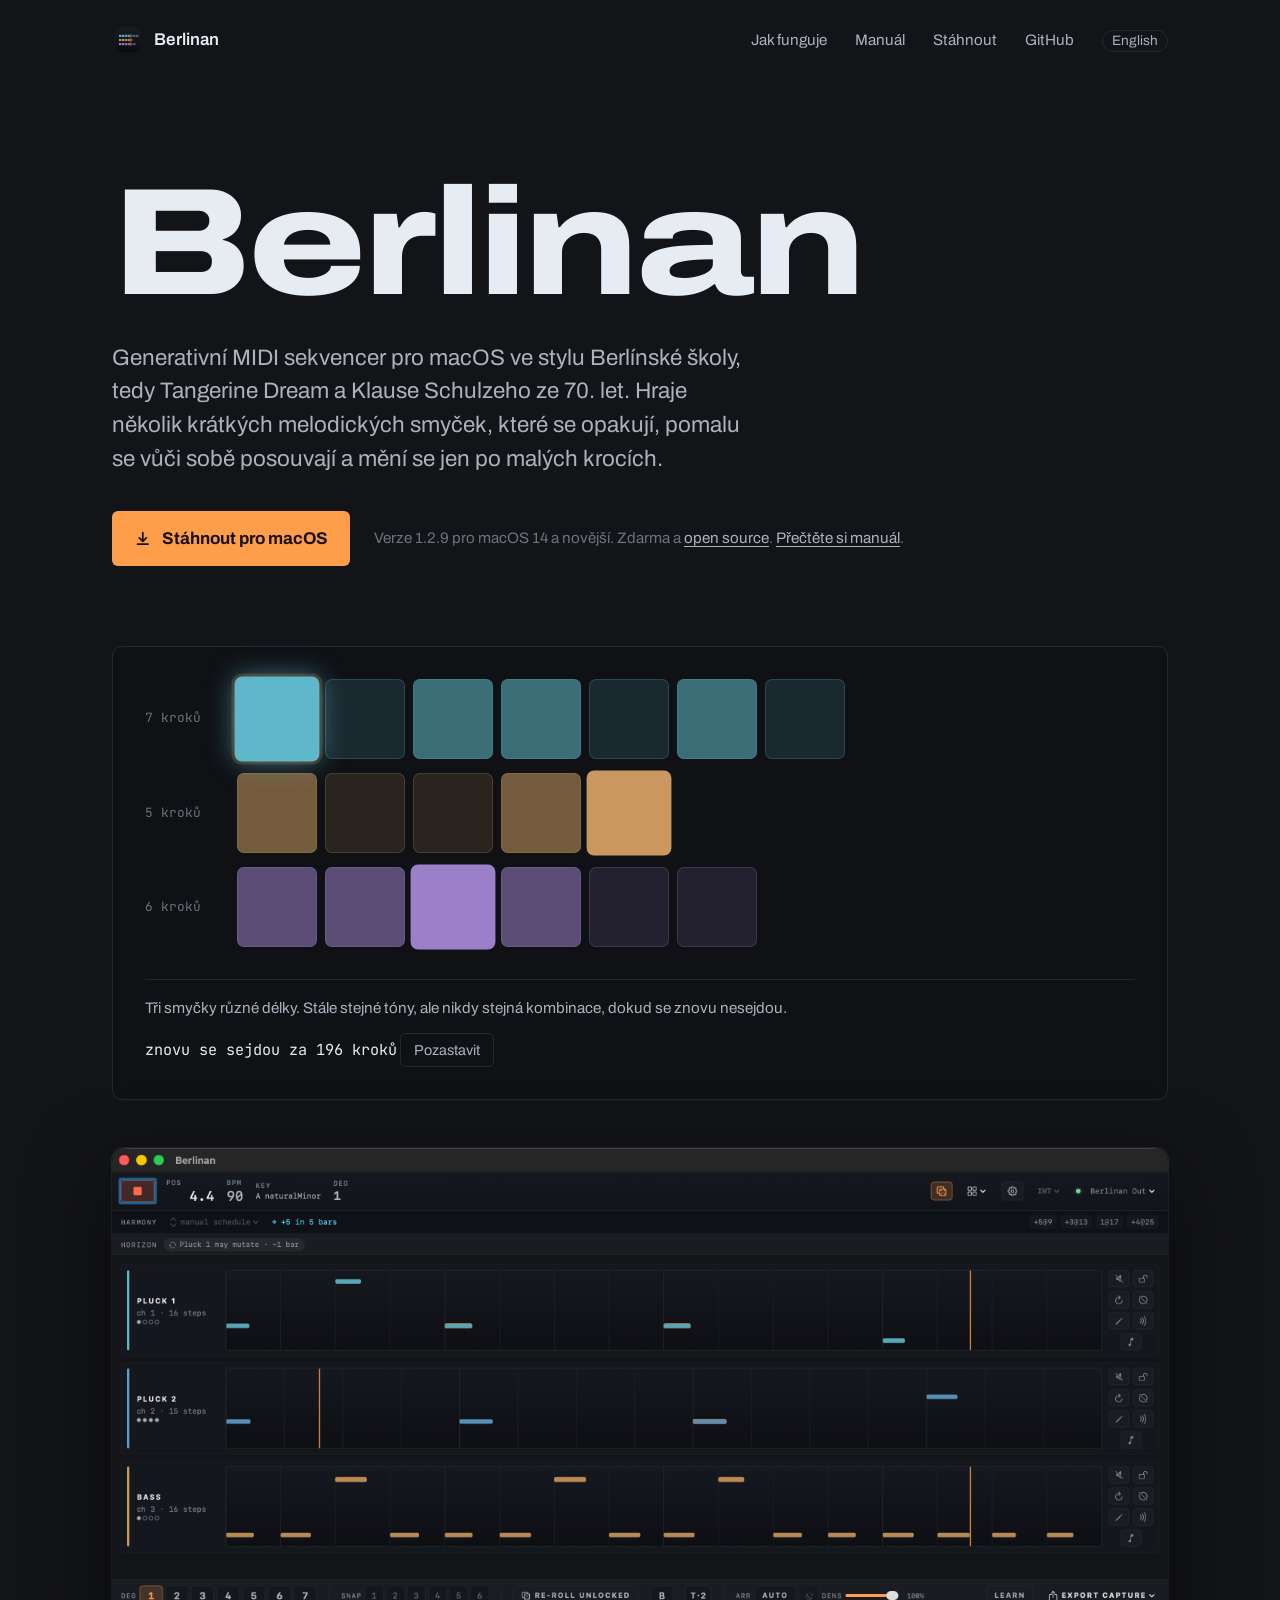
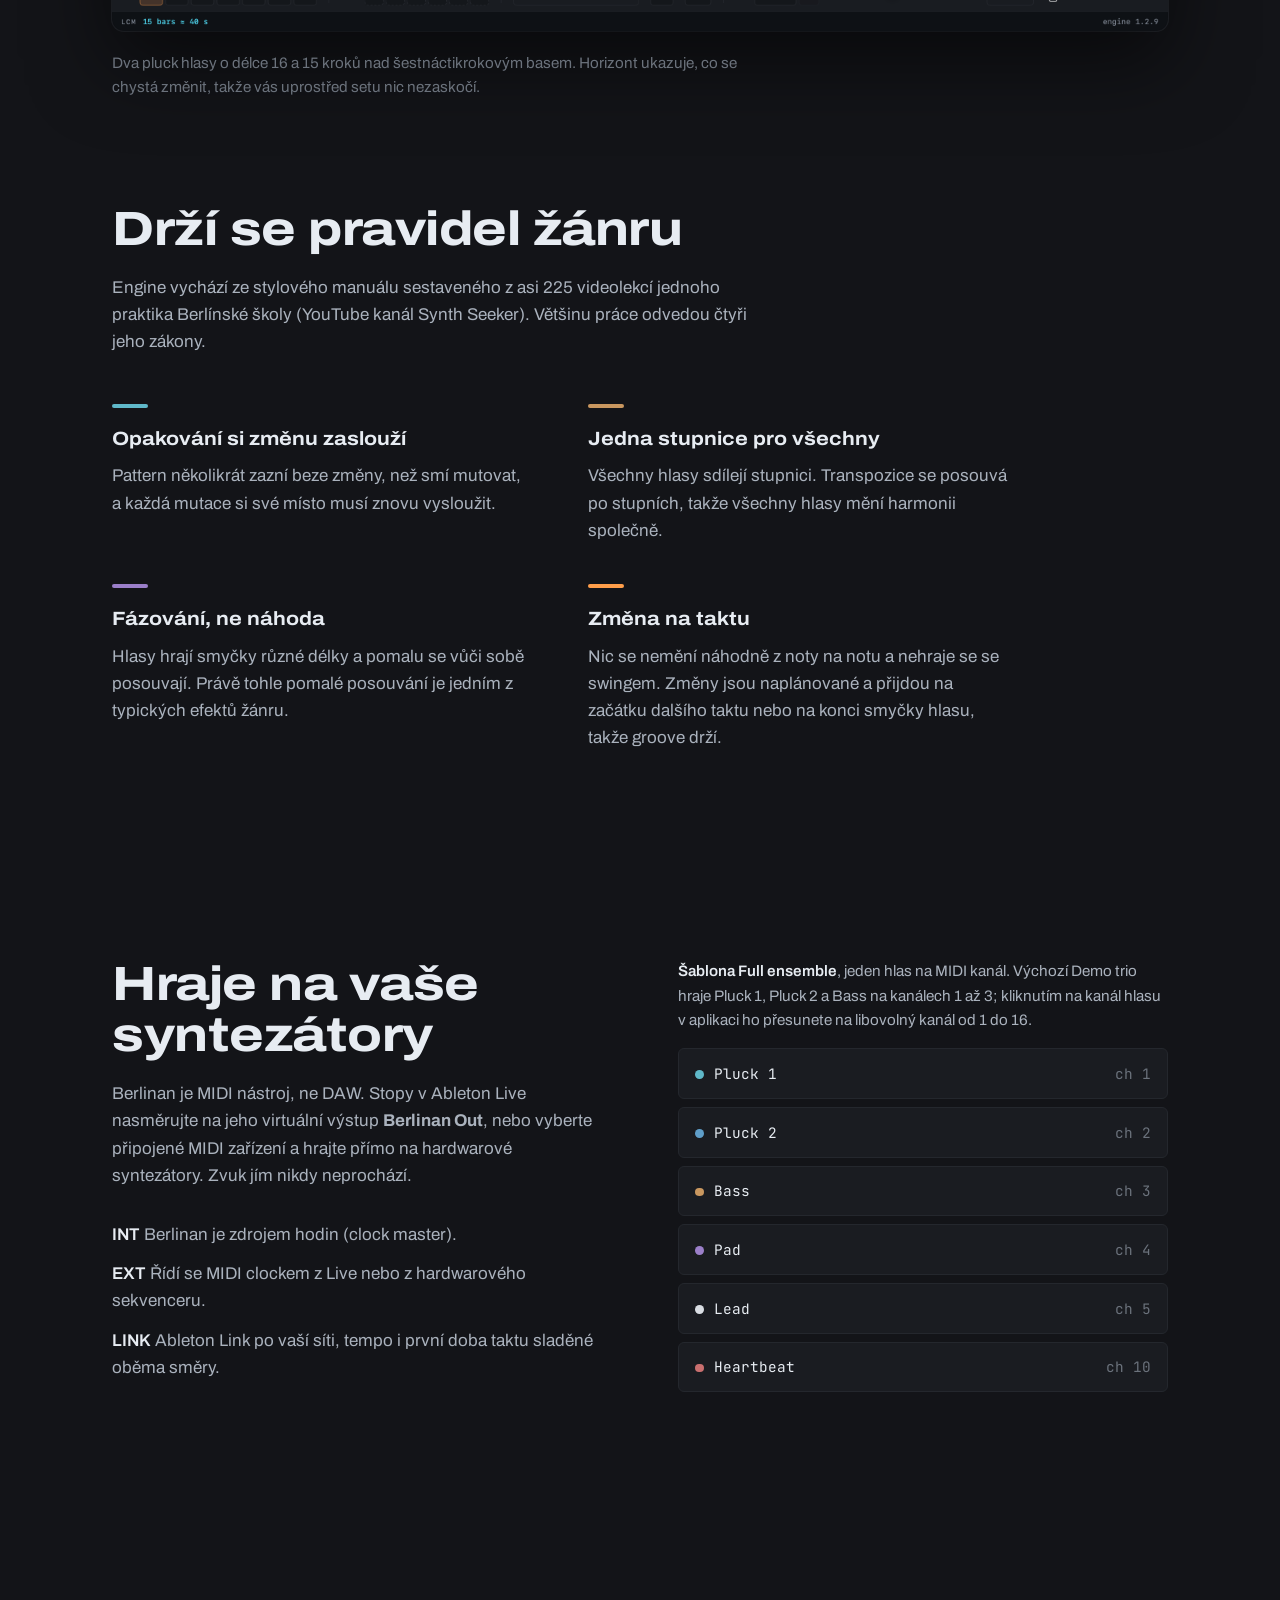
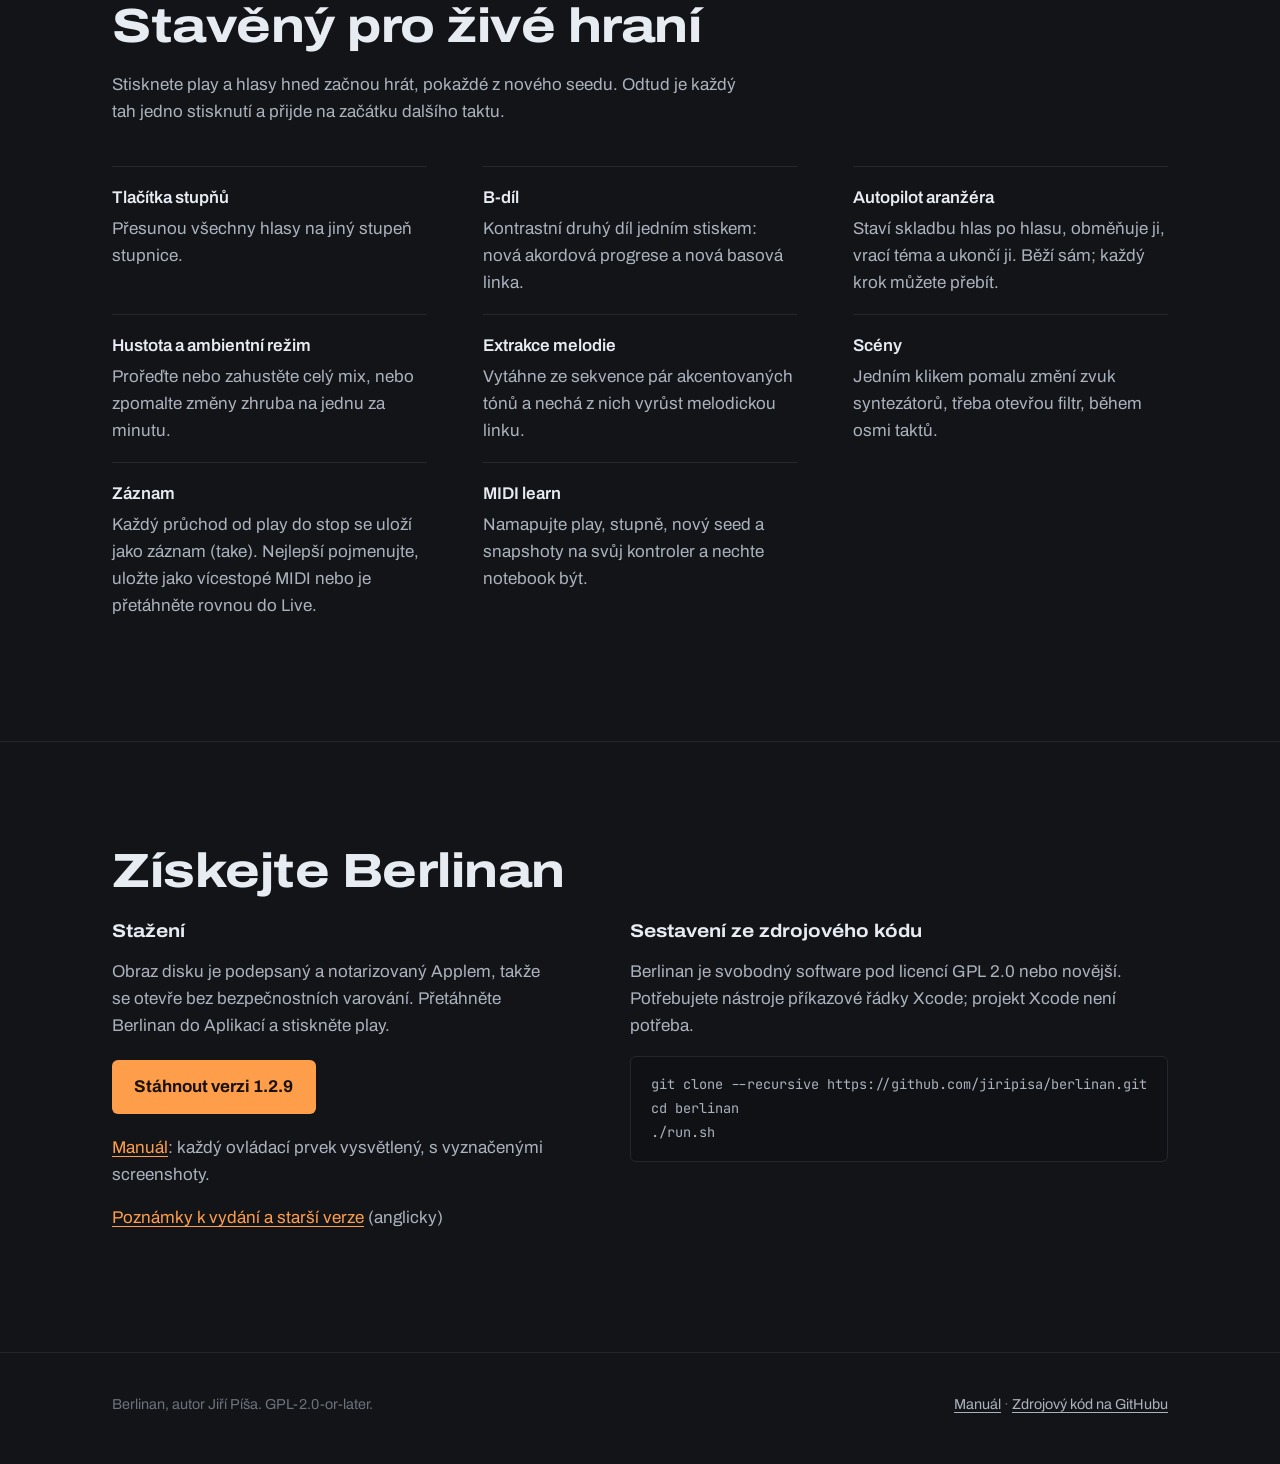
==== commit 0e4a7195: "chore: merge phase 60 — v1.2.9 release" ====
--- a/docs/cs/index.html
+++ b/docs/cs/index.html
@@ -43,11 +43,11 @@
       a mění se jen po malých krocích.
     </p>
     <div class="actions">
-      <a class="button" href="https://github.com/jiripisa/berlinan/releases/download/v1.2.8/Berlinan-1.2.8.dmg">
+      <a class="button" href="https://github.com/jiripisa/berlinan/releases/download/v1.2.9/Berlinan-1.2.9.dmg">
         <svg viewBox="0 0 20 20" fill="none" stroke="currentColor" stroke-width="2" aria-hidden="true"><path d="M10 3v10m0 0-4-4m4 4 4-4M4 16h12" stroke-linecap="round" stroke-linejoin="round"/></svg>
         Stáhnout pro macOS
       </a>
-      <span class="meta">Verze 1.2.8 pro macOS 14 a novější. Zdarma a <a href="https://github.com/jiripisa/berlinan">open source</a>. <a href="manual.html">Přečtěte si manuál</a>.</span>
+      <span class="meta">Verze 1.2.9 pro macOS 14 a novější. Zdarma a <a href="https://github.com/jiripisa/berlinan">open source</a>. <a href="manual.html">Přečtěte si manuál</a>.</span>
     </div>
 
     <div class="machine" aria-label="Animovaná ukázka tří smyček různé délky, které se vůči sobě pomalu posouvají"
@@ -170,7 +170,7 @@
             bezpečnostních varování. Přetáhněte Berlinan do Aplikací a stiskněte play.
           </p>
           <div class="actions" style="margin-top: 1.25rem">
-            <a class="button" href="https://github.com/jiripisa/berlinan/releases/download/v1.2.8/Berlinan-1.2.8.dmg">Stáhnout verzi 1.2.8</a>
+            <a class="button" href="https://github.com/jiripisa/berlinan/releases/download/v1.2.9/Berlinan-1.2.9.dmg">Stáhnout verzi 1.2.9</a>
           </div>
           <p style="margin-top: 1.25rem"><a href="manual.html">Manuál</a>: každý ovládací prvek vysvětlený, s vyznačenými screenshoty.</p>
           <p><a href="https://github.com/jiripisa/berlinan/releases">Poznámky k vydání a starší verze</a> (anglicky)</p>
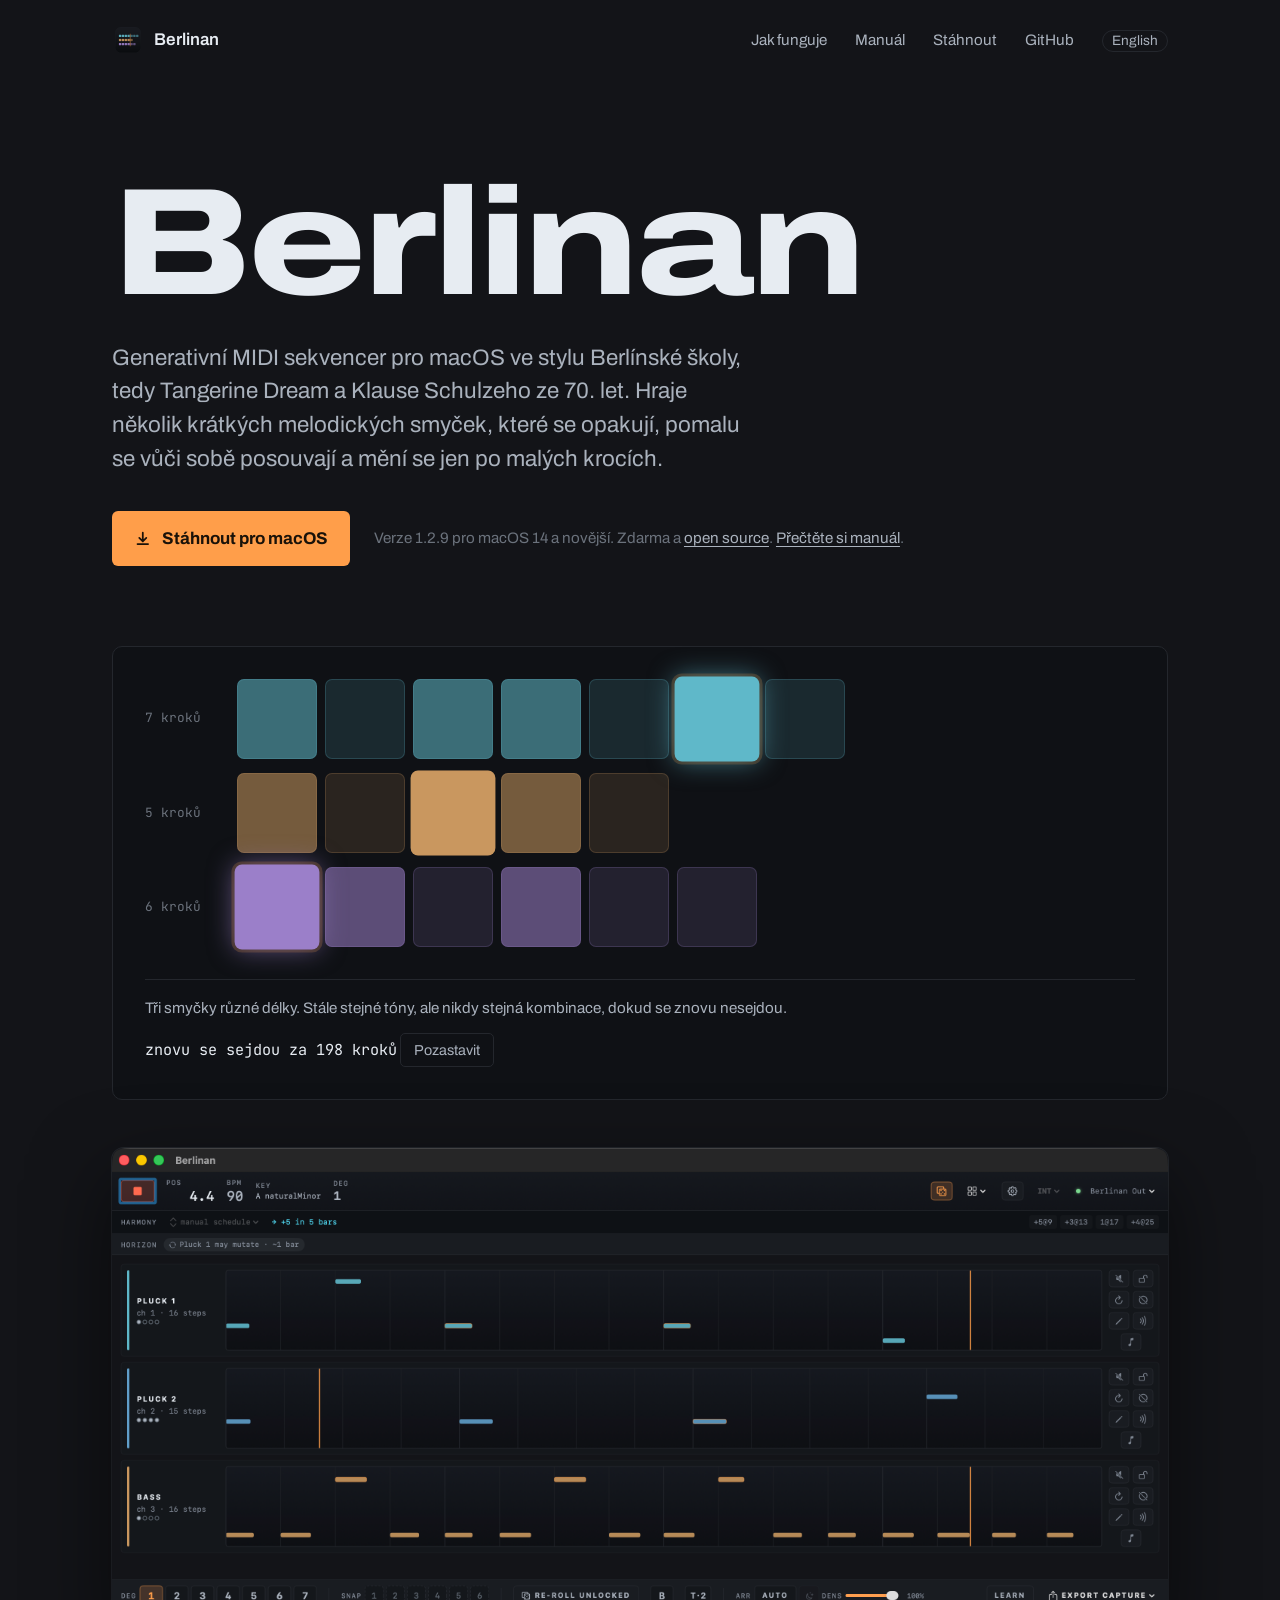
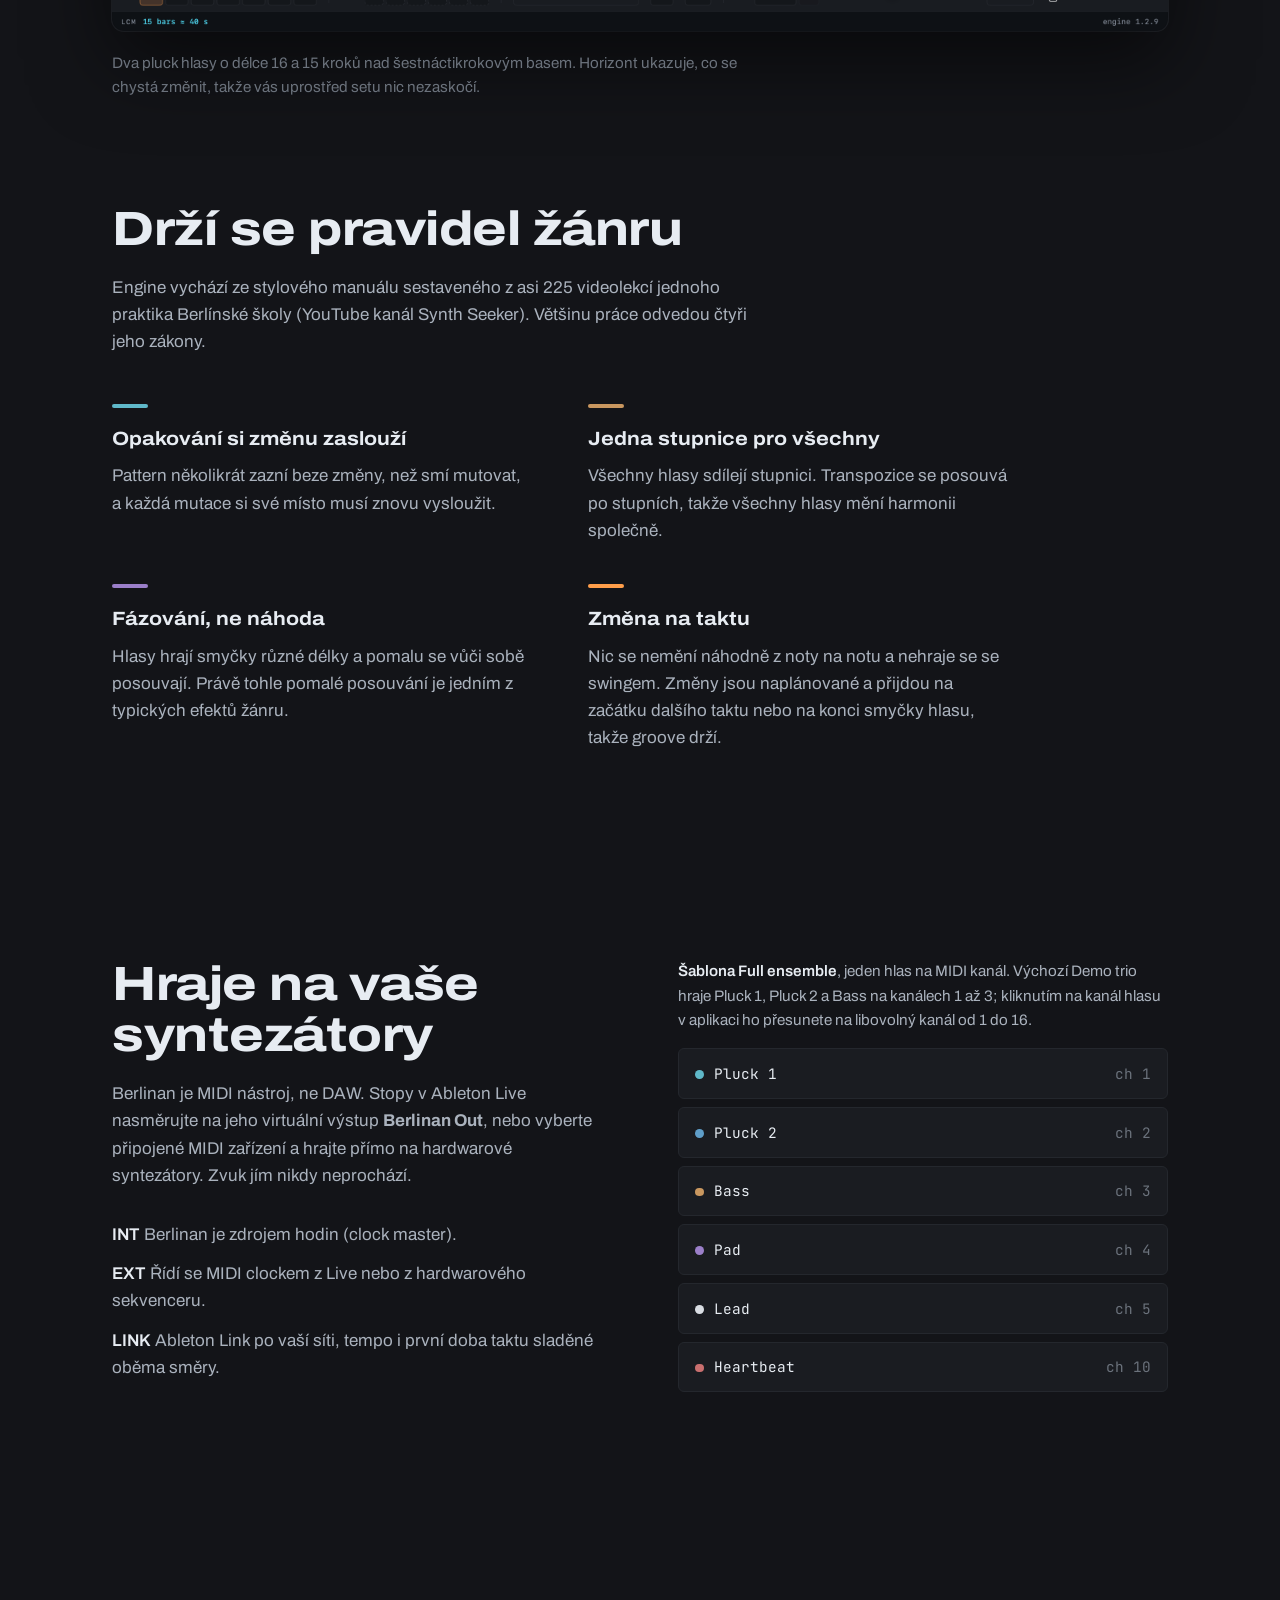
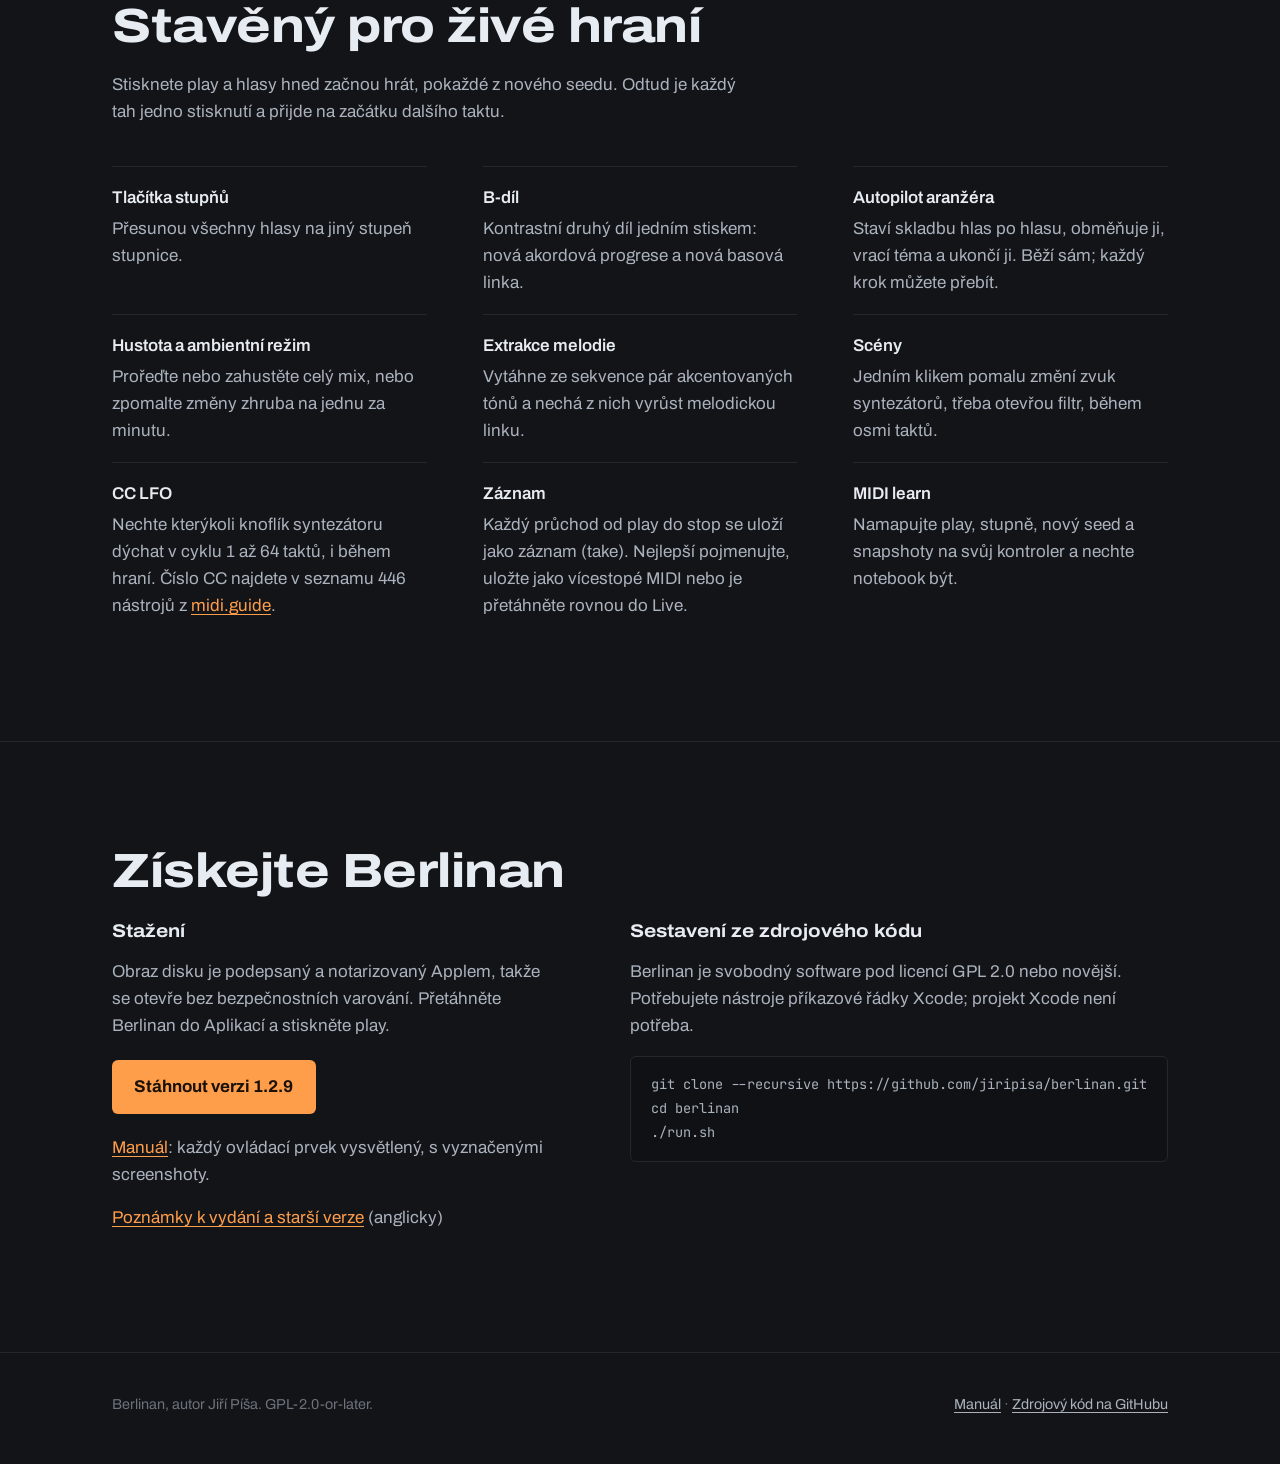
==== commit 87019c61: "docs: CC LFO editor and midi.guide browser — spec, README, CHANGELOG, manual and website text EN/CS" ====
--- a/docs/cs/index.html
+++ b/docs/cs/index.html
@@ -153,6 +153,7 @@
         <li><b>Hustota a ambientní režim</b>Prořeďte nebo zahustěte celý mix, nebo zpomalte změny zhruba na jednu za minutu.</li>
         <li><b>Extrakce melodie</b>Vytáhne ze sekvence pár akcentovaných tónů a nechá z nich vyrůst melodickou linku.</li>
         <li><b>Scény</b>Jedním klikem pomalu změní zvuk syntezátorů, třeba otevřou filtr, během osmi taktů.</li>
+        <li><b>CC LFO</b>Nechte kterýkoli knoflík syntezátoru dýchat v cyklu 1 až 64 taktů, i během hraní. Číslo CC najdete v seznamu 446 nástrojů z <a href="https://midi.guide">midi.guide</a>.</li>
         <li><b>Záznam</b>Každý průchod od play do stop se uloží jako záznam (take). Nejlepší pojmenujte, uložte jako vícestopé MIDI nebo je přetáhněte rovnou do Live.</li>
         <li><b>MIDI learn</b>Namapujte play, stupně, nový seed a snapshoty na svůj kontroler a nechte notebook být.</li>
       </ul>
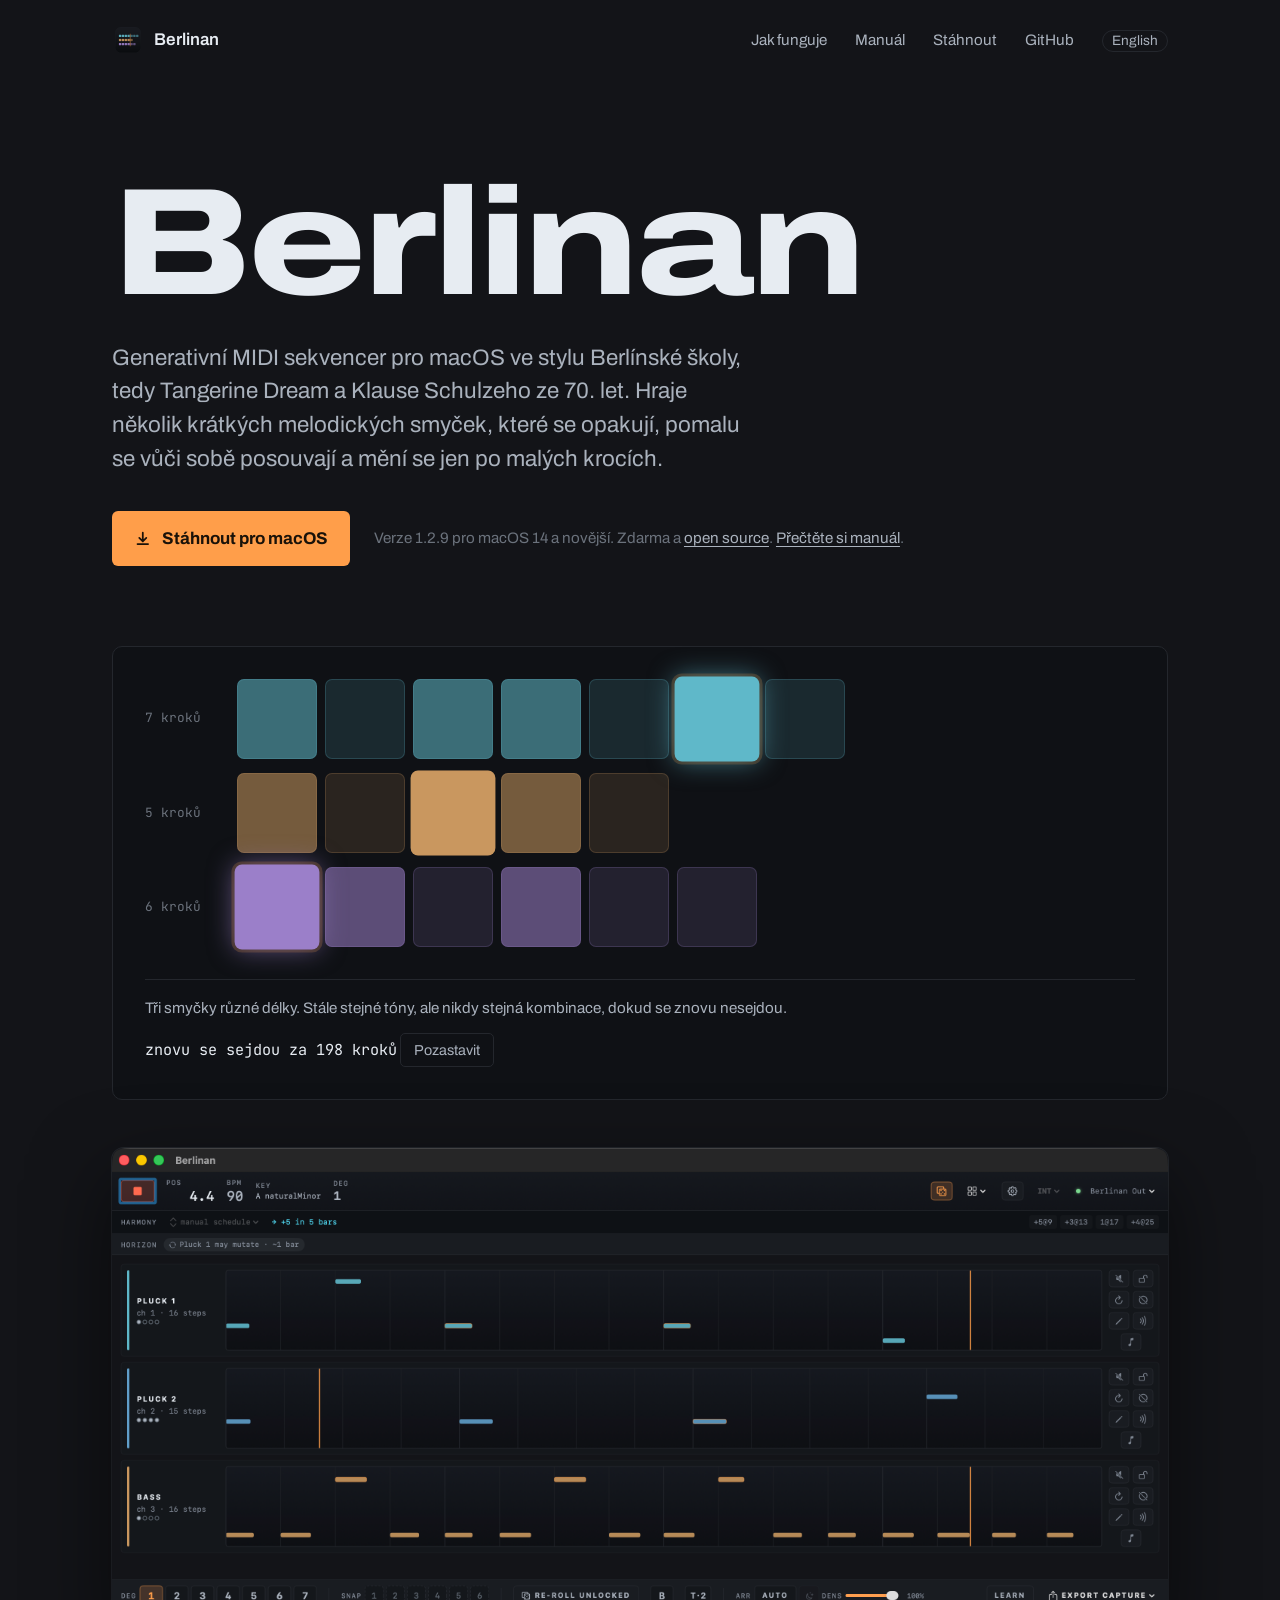
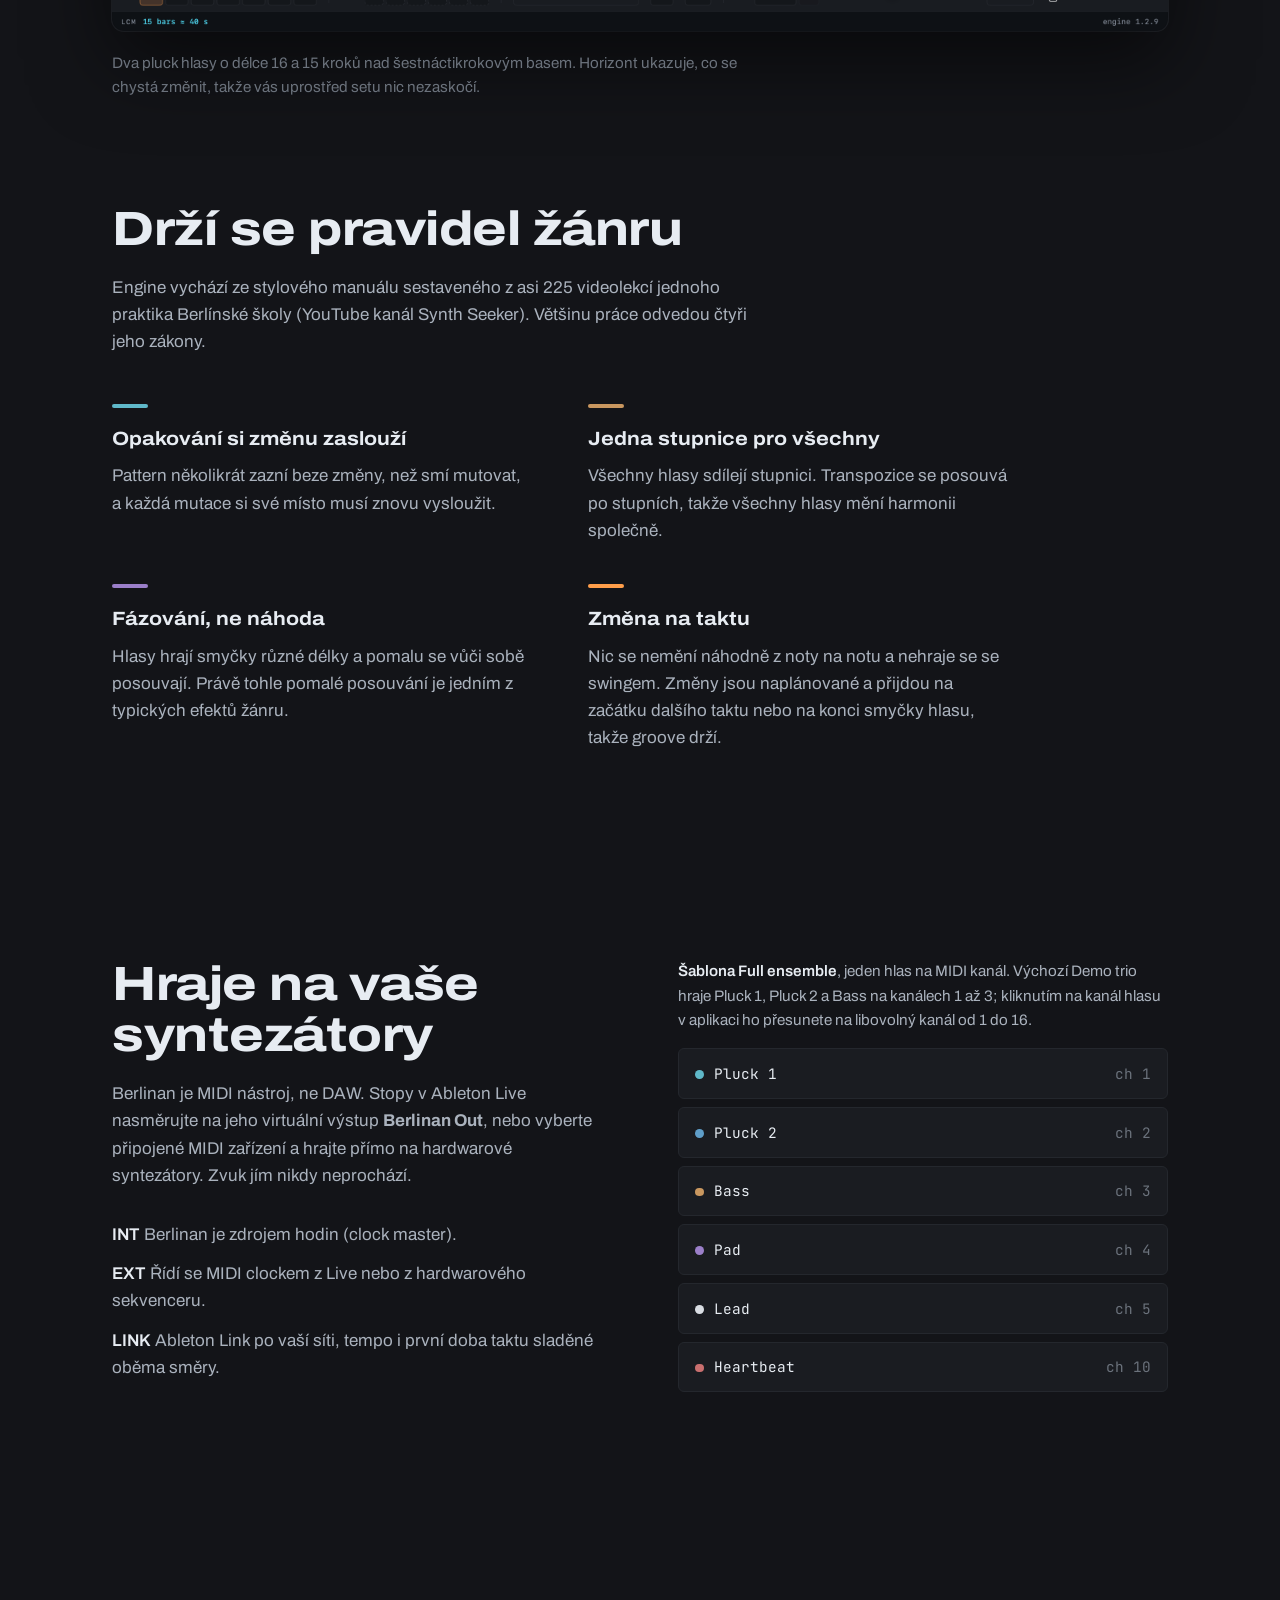
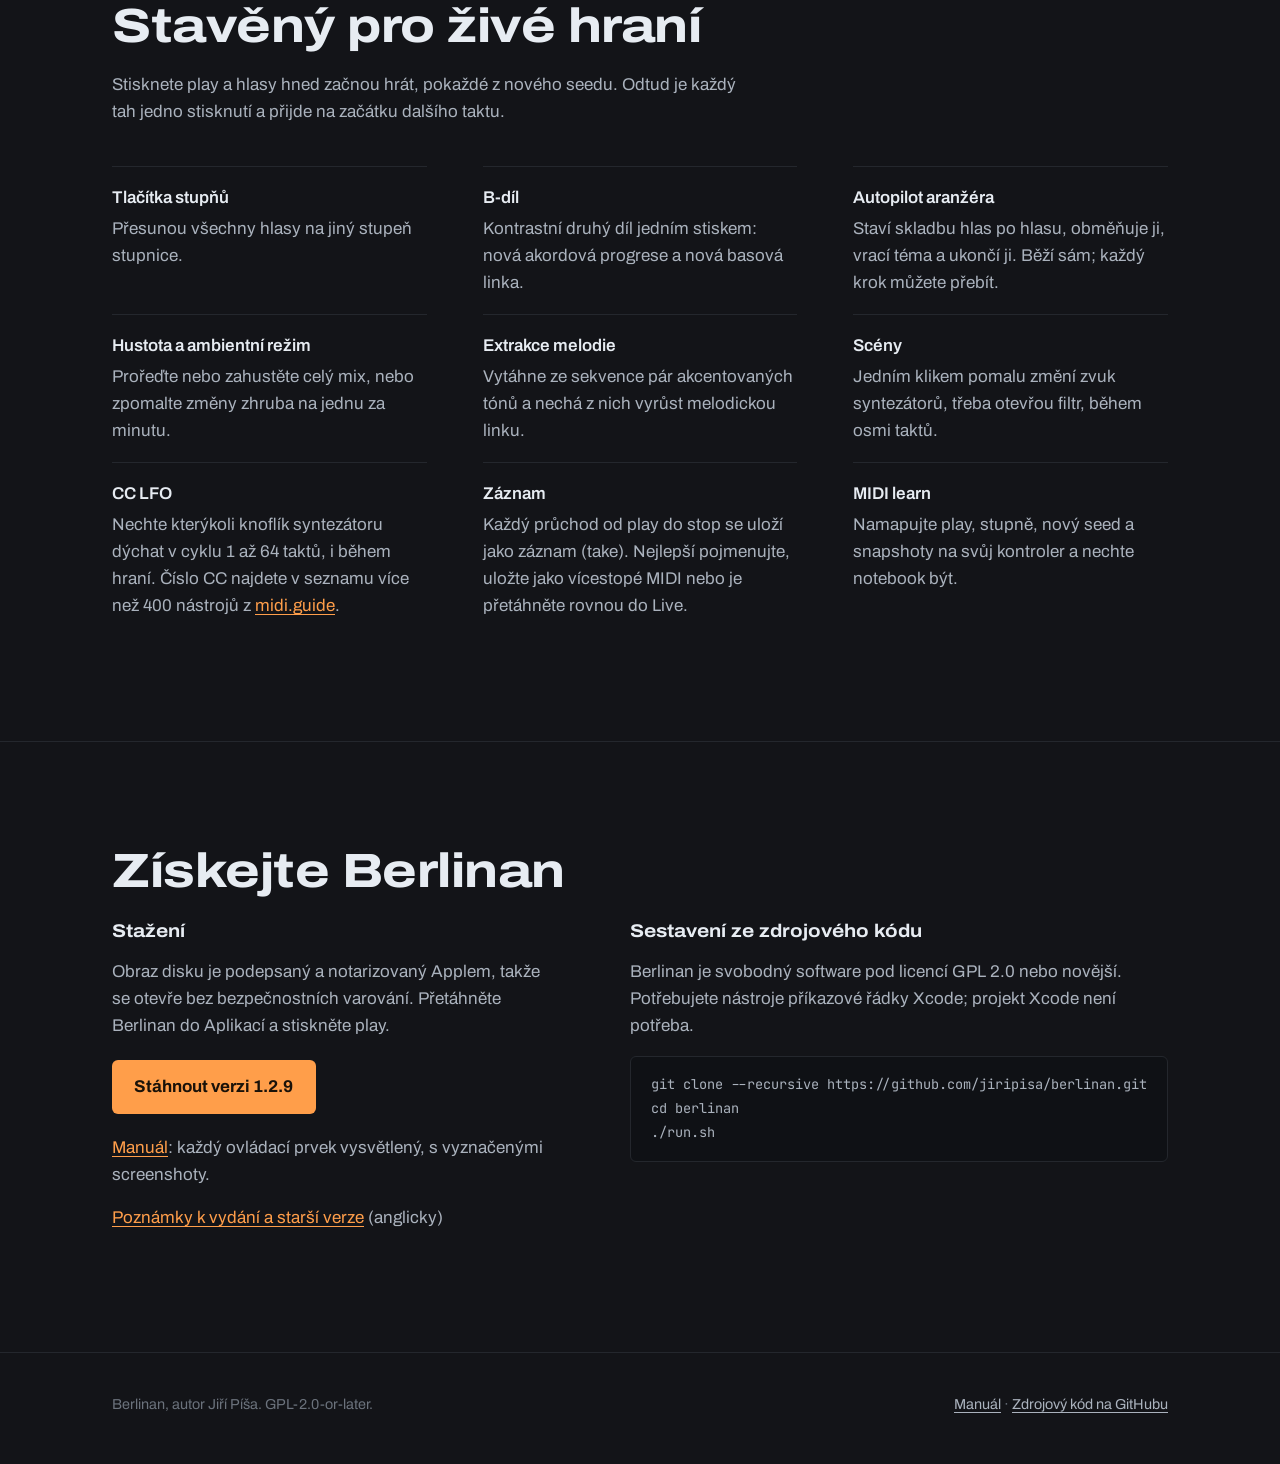
==== commit a24168c6: "fix(data): leave channel-mode messages and fixed-value commands out of the midi.guide catalog (phase" ====
--- a/docs/cs/index.html
+++ b/docs/cs/index.html
@@ -153,7 +153,7 @@
         <li><b>Hustota a ambientní režim</b>Prořeďte nebo zahustěte celý mix, nebo zpomalte změny zhruba na jednu za minutu.</li>
         <li><b>Extrakce melodie</b>Vytáhne ze sekvence pár akcentovaných tónů a nechá z nich vyrůst melodickou linku.</li>
         <li><b>Scény</b>Jedním klikem pomalu změní zvuk syntezátorů, třeba otevřou filtr, během osmi taktů.</li>
-        <li><b>CC LFO</b>Nechte kterýkoli knoflík syntezátoru dýchat v cyklu 1 až 64 taktů, i během hraní. Číslo CC najdete v seznamu 446 nástrojů z <a href="https://midi.guide">midi.guide</a>.</li>
+        <li><b>CC LFO</b>Nechte kterýkoli knoflík syntezátoru dýchat v cyklu 1 až 64 taktů, i během hraní. Číslo CC najdete v seznamu více než 400 nástrojů z <a href="https://midi.guide">midi.guide</a>.</li>
         <li><b>Záznam</b>Každý průchod od play do stop se uloží jako záznam (take). Nejlepší pojmenujte, uložte jako vícestopé MIDI nebo je přetáhněte rovnou do Live.</li>
         <li><b>MIDI learn</b>Namapujte play, stupně, nový seed a snapshoty na svůj kontroler a nechte notebook být.</li>
       </ul>
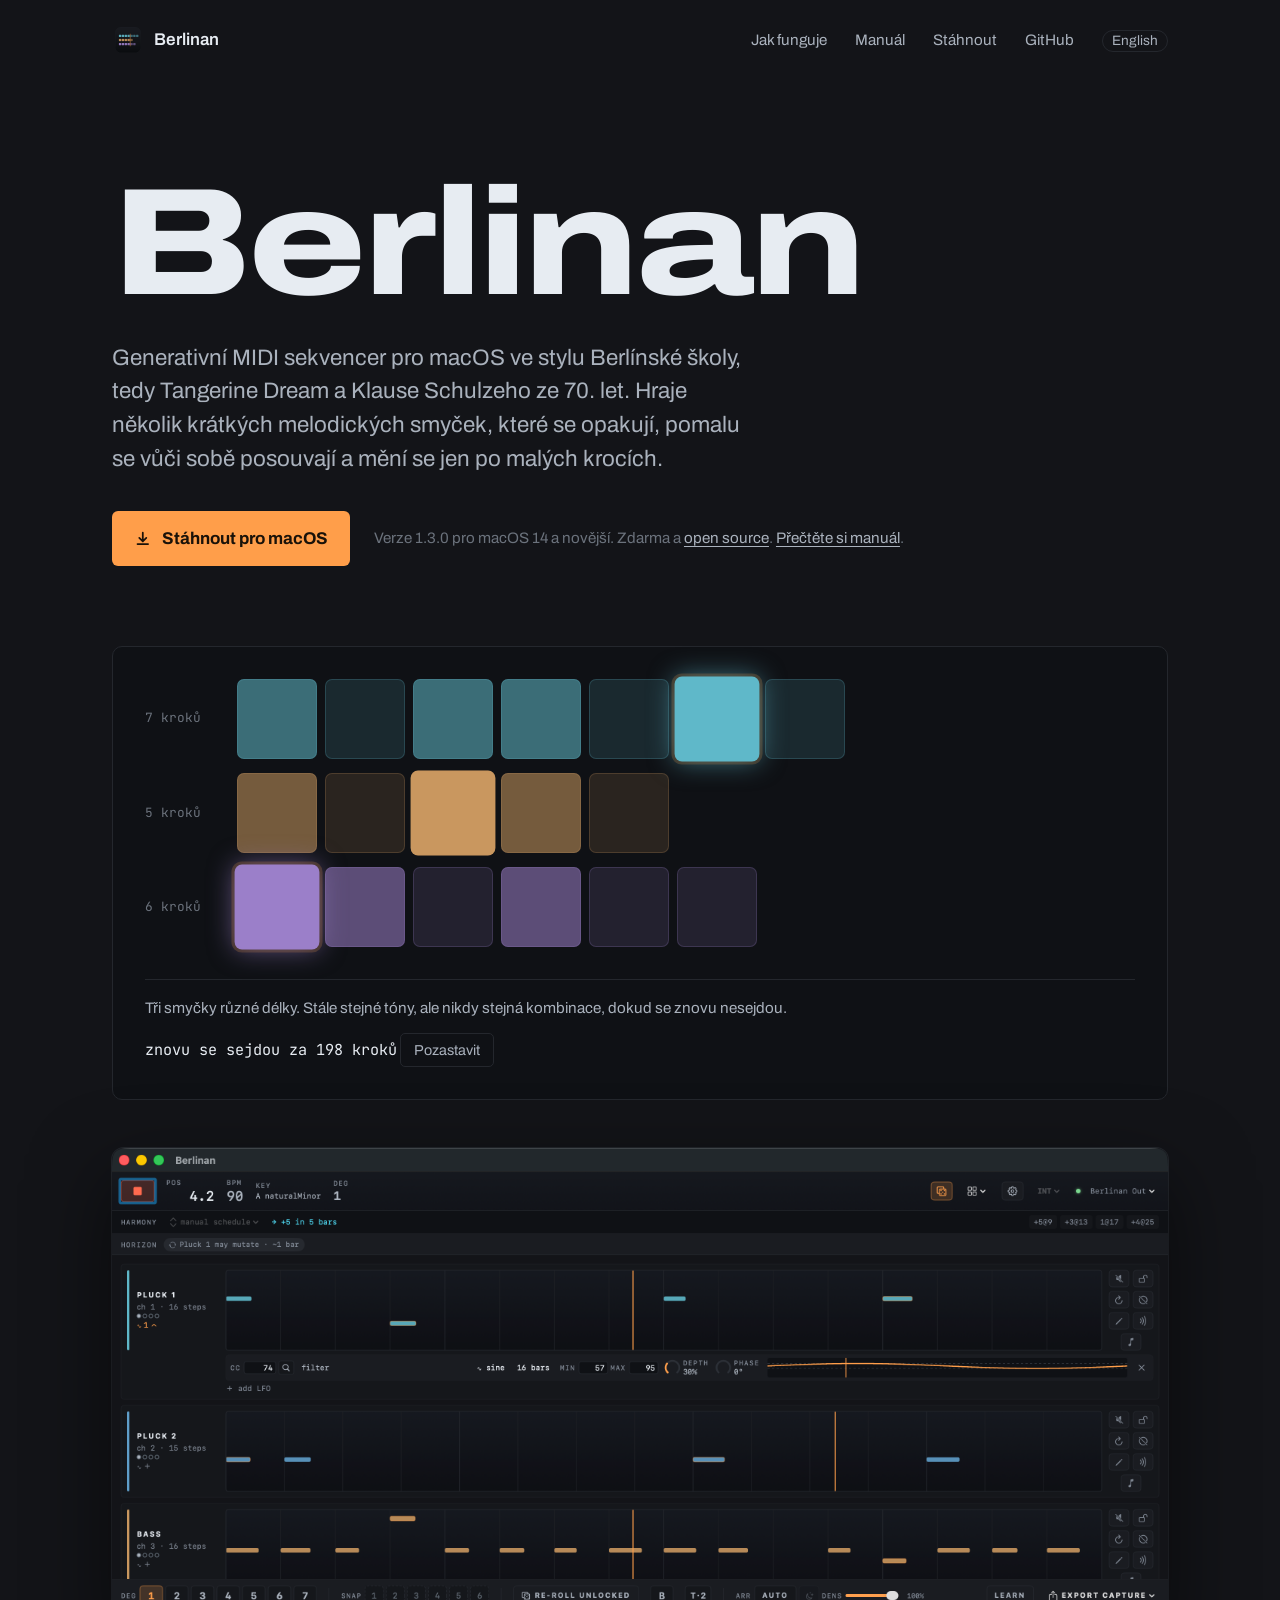
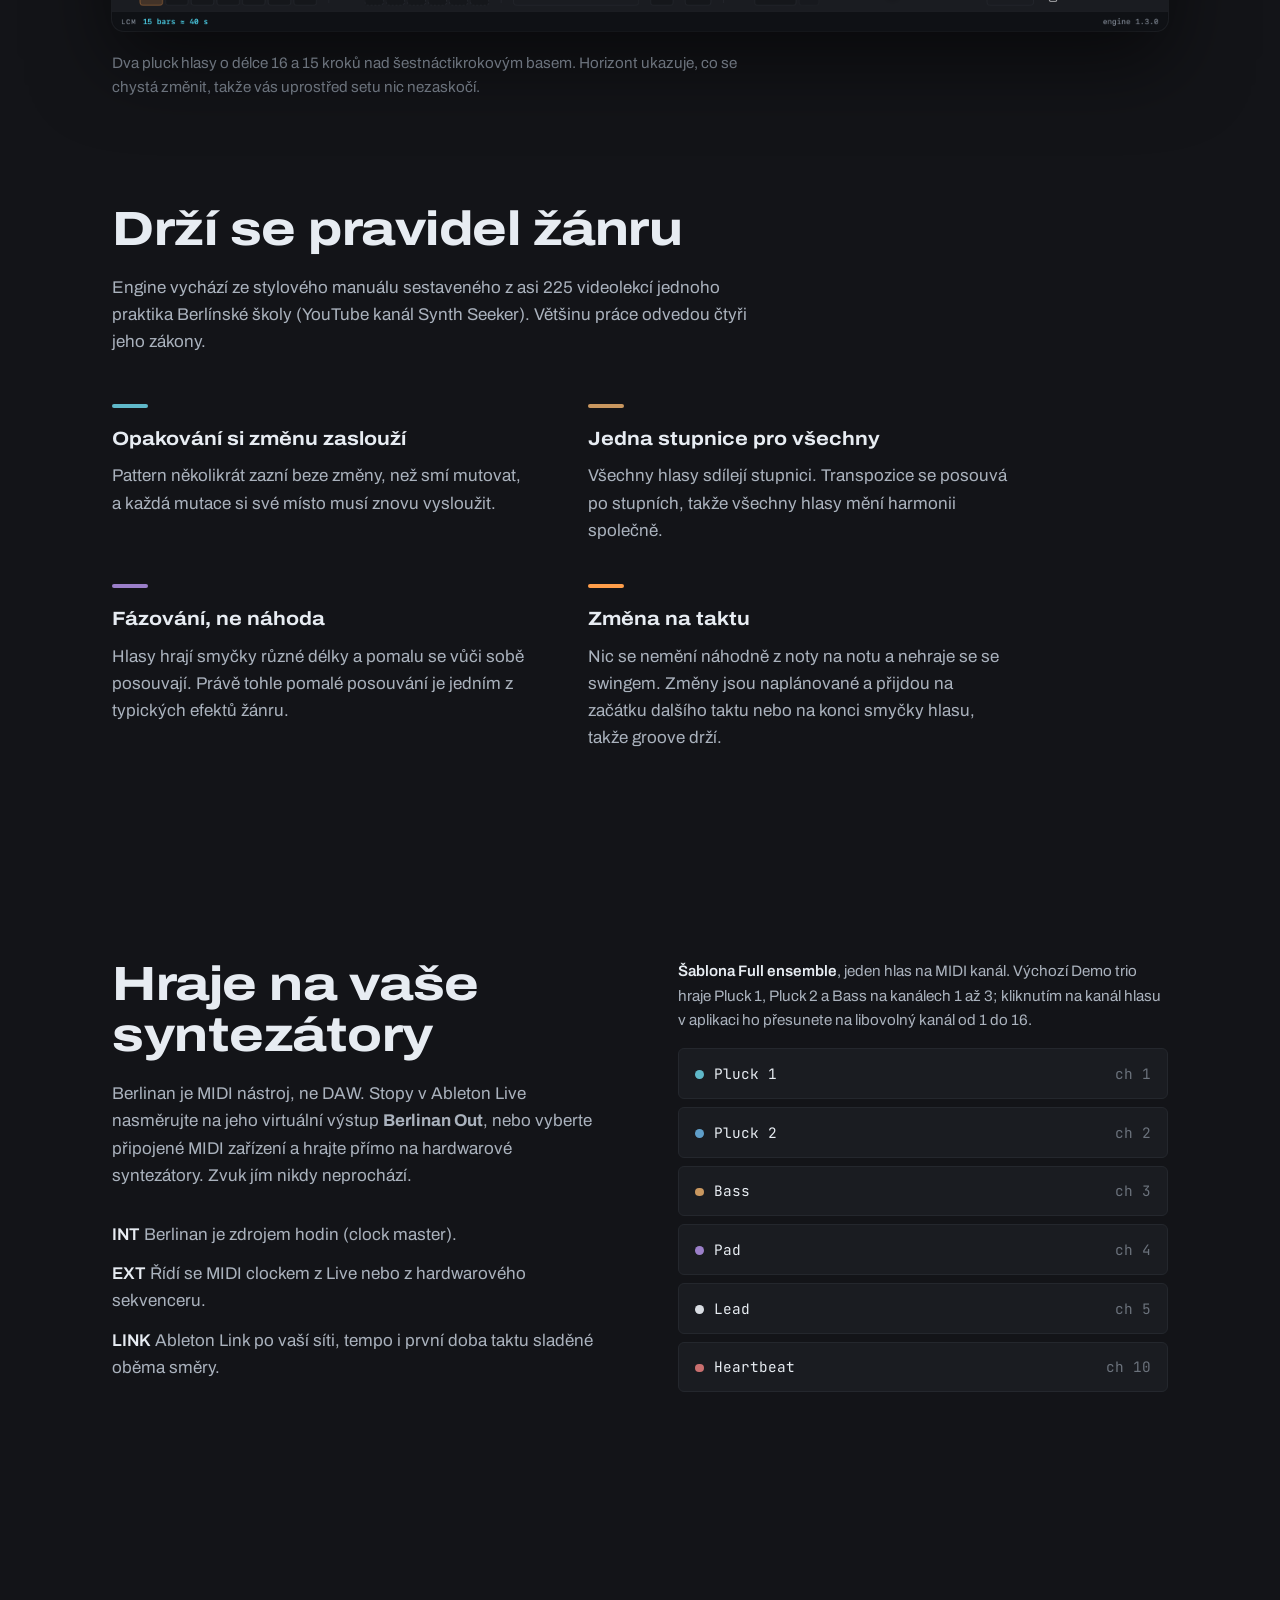
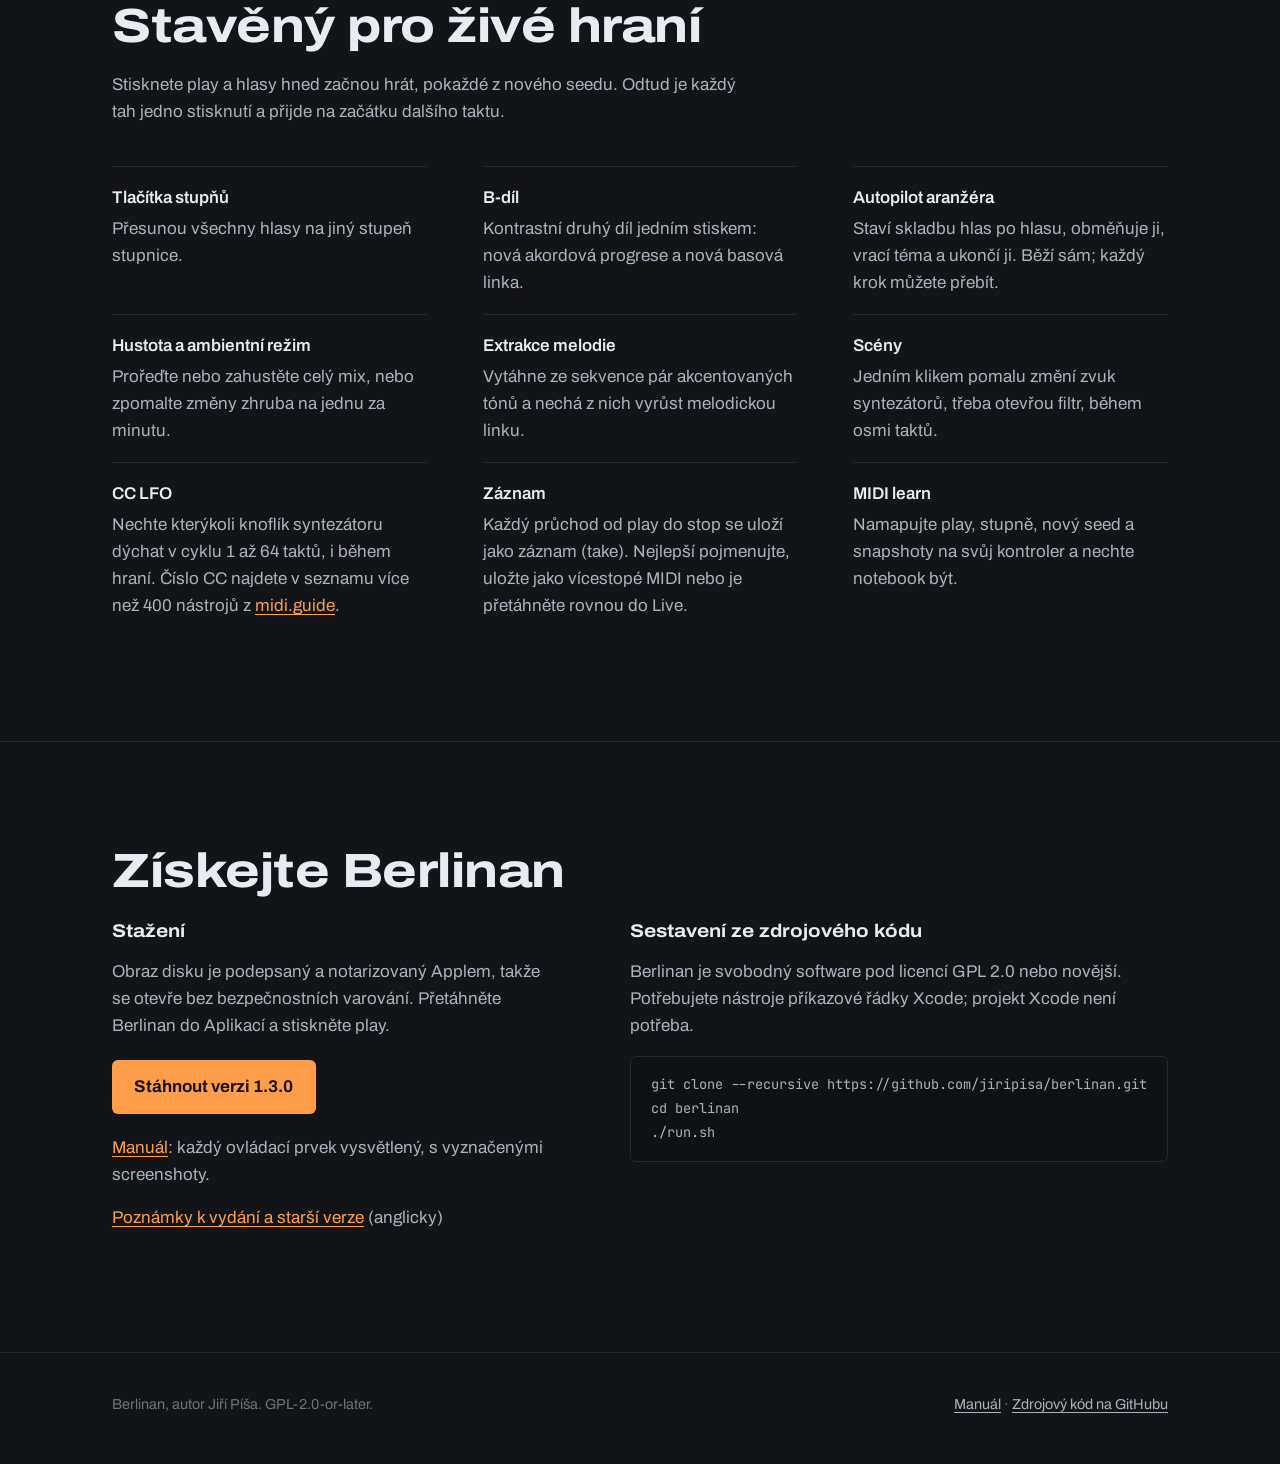
==== commit 649924b8: "chore: merge phase 62 — v1.3.0 release" ====
--- a/docs/cs/index.html
+++ b/docs/cs/index.html
@@ -43,11 +43,11 @@
       a mění se jen po malých krocích.
     </p>
     <div class="actions">
-      <a class="button" href="https://github.com/jiripisa/berlinan/releases/download/v1.2.9/Berlinan-1.2.9.dmg">
+      <a class="button" href="https://github.com/jiripisa/berlinan/releases/download/v1.3.0/Berlinan-1.3.0.dmg">
         <svg viewBox="0 0 20 20" fill="none" stroke="currentColor" stroke-width="2" aria-hidden="true"><path d="M10 3v10m0 0-4-4m4 4 4-4M4 16h12" stroke-linecap="round" stroke-linejoin="round"/></svg>
         Stáhnout pro macOS
       </a>
-      <span class="meta">Verze 1.2.9 pro macOS 14 a novější. Zdarma a <a href="https://github.com/jiripisa/berlinan">open source</a>. <a href="manual.html">Přečtěte si manuál</a>.</span>
+      <span class="meta">Verze 1.3.0 pro macOS 14 a novější. Zdarma a <a href="https://github.com/jiripisa/berlinan">open source</a>. <a href="manual.html">Přečtěte si manuál</a>.</span>
     </div>
 
     <div class="machine" aria-label="Animovaná ukázka tří smyček různé délky, které se vůči sobě pomalu posouvají"
@@ -171,7 +171,7 @@
             bezpečnostních varování. Přetáhněte Berlinan do Aplikací a stiskněte play.
           </p>
           <div class="actions" style="margin-top: 1.25rem">
-            <a class="button" href="https://github.com/jiripisa/berlinan/releases/download/v1.2.9/Berlinan-1.2.9.dmg">Stáhnout verzi 1.2.9</a>
+            <a class="button" href="https://github.com/jiripisa/berlinan/releases/download/v1.3.0/Berlinan-1.3.0.dmg">Stáhnout verzi 1.3.0</a>
           </div>
           <p style="margin-top: 1.25rem"><a href="manual.html">Manuál</a>: každý ovládací prvek vysvětlený, s vyznačenými screenshoty.</p>
           <p><a href="https://github.com/jiripisa/berlinan/releases">Poznámky k vydání a starší verze</a> (anglicky)</p>
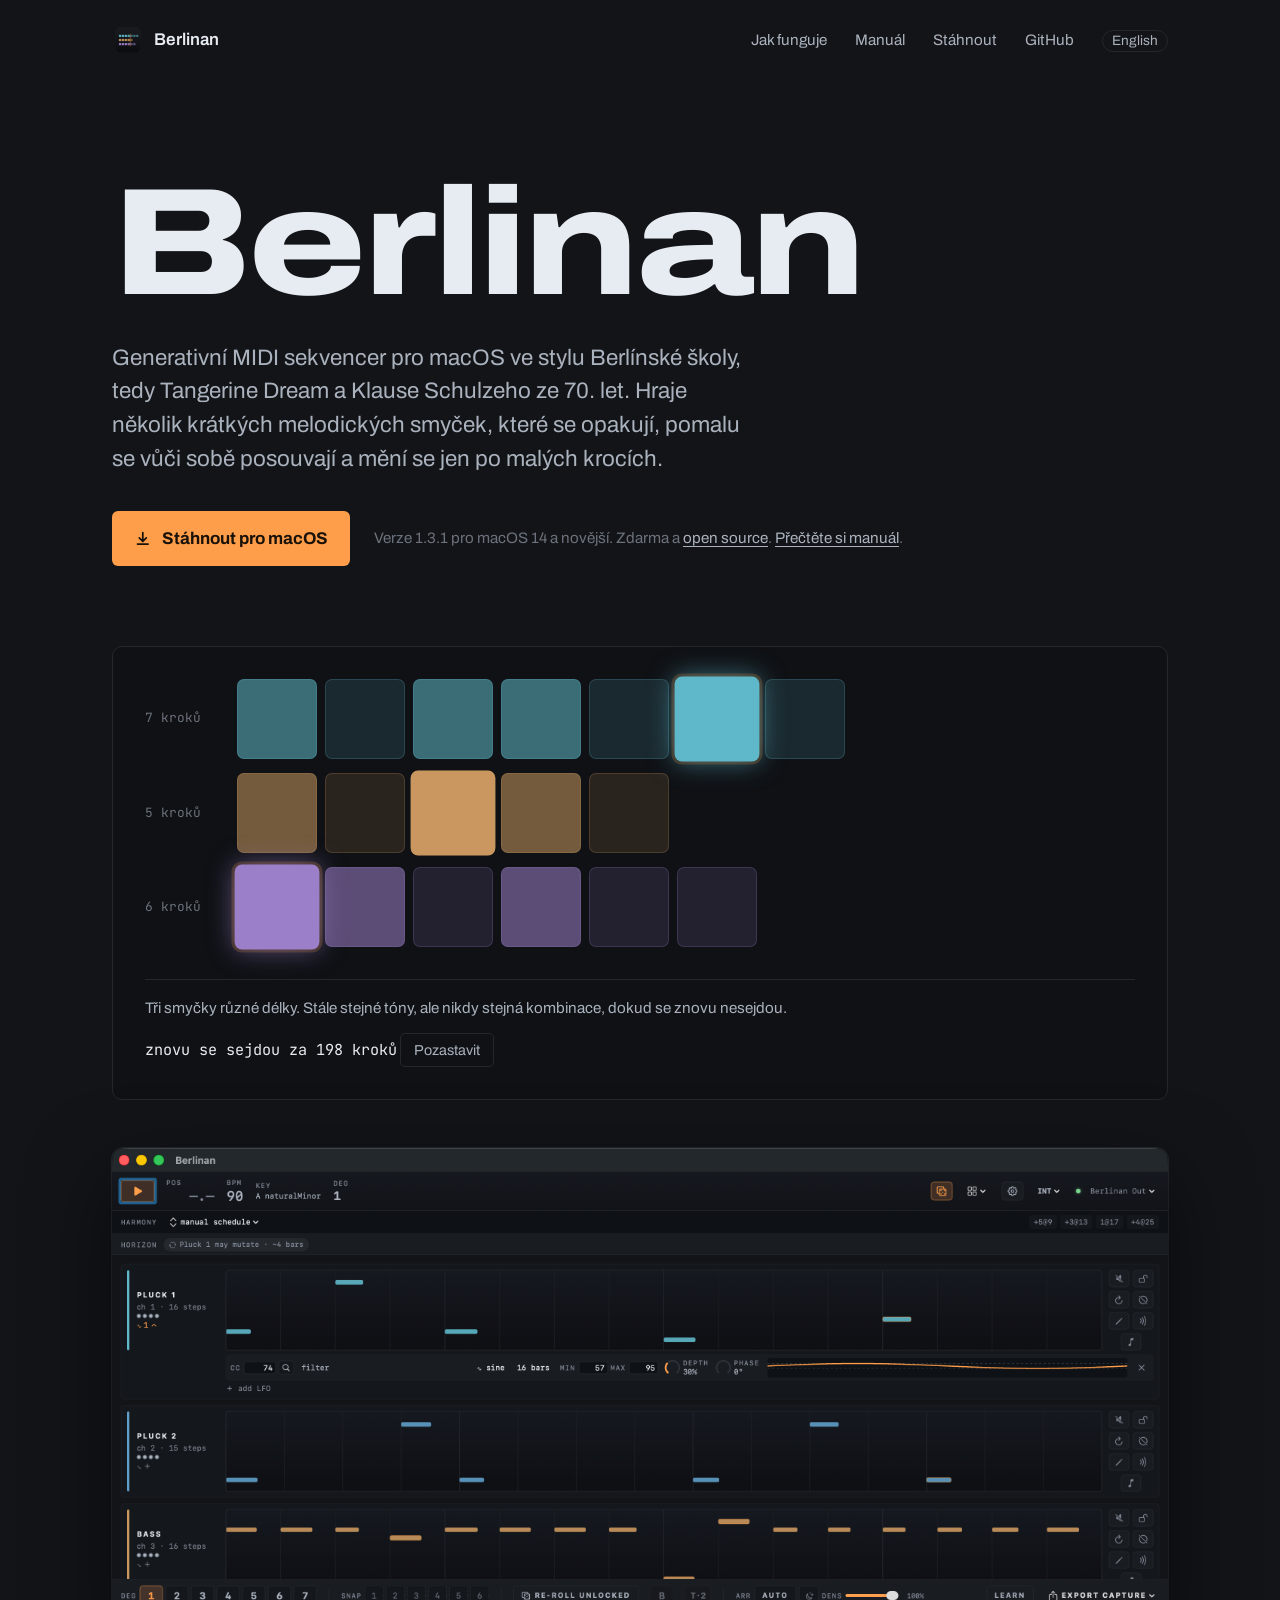
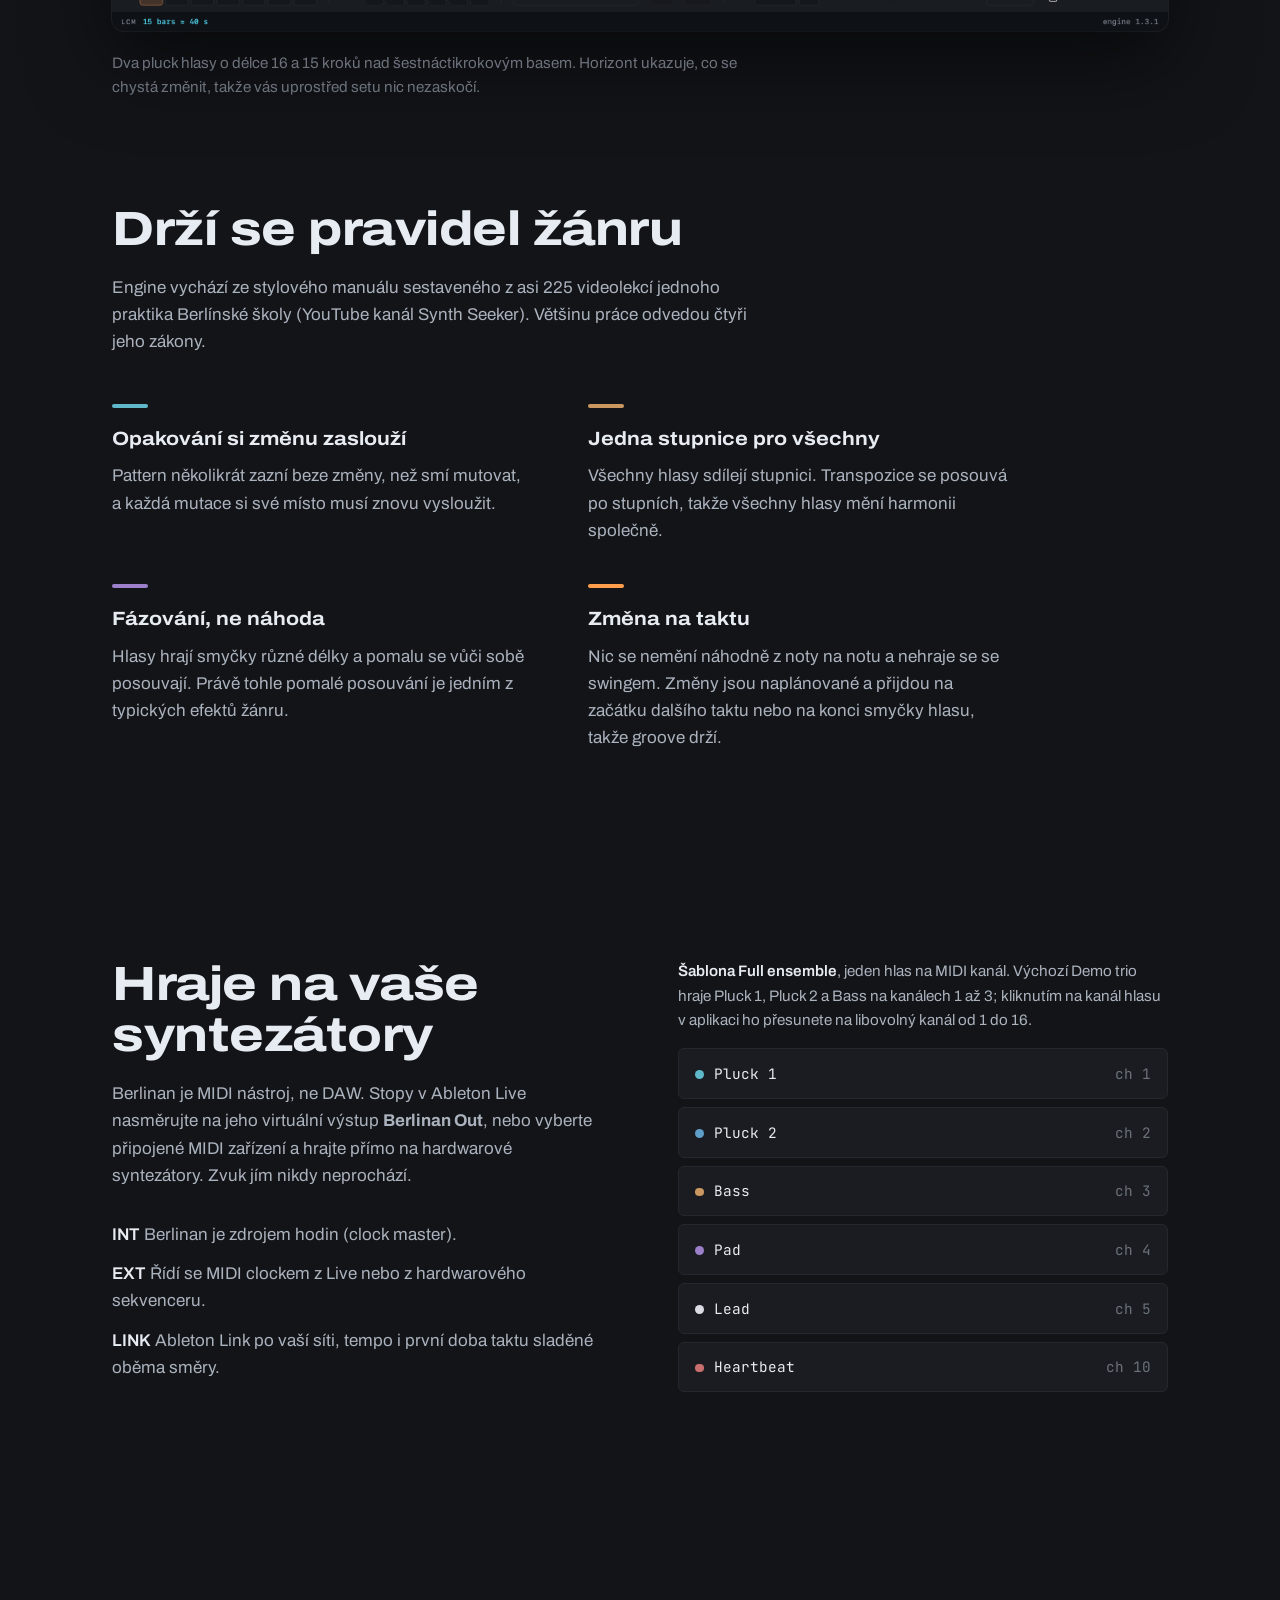
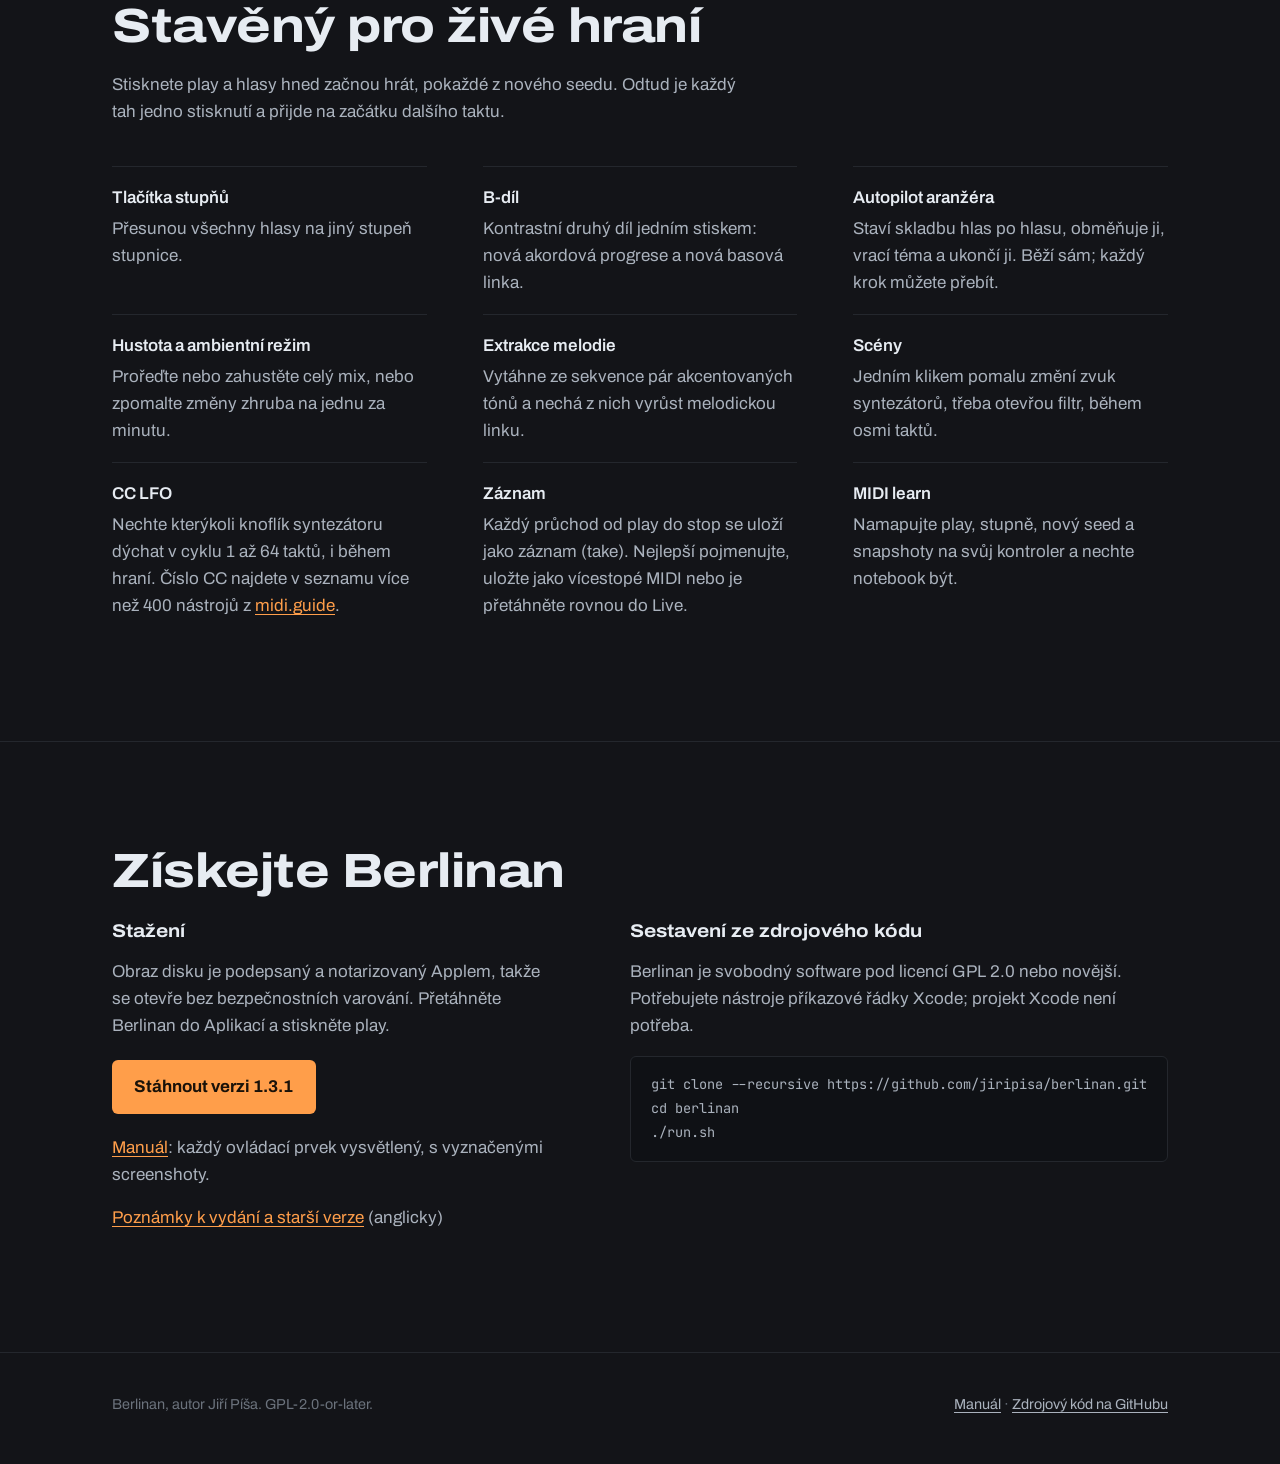
==== commit 4824a170: "chore: merge phase 63 — v1.3.1 release" ====
--- a/docs/cs/index.html
+++ b/docs/cs/index.html
@@ -43,11 +43,11 @@
       a mění se jen po malých krocích.
     </p>
     <div class="actions">
-      <a class="button" href="https://github.com/jiripisa/berlinan/releases/download/v1.3.0/Berlinan-1.3.0.dmg">
+      <a class="button" href="https://github.com/jiripisa/berlinan/releases/download/v1.3.1/Berlinan-1.3.1.dmg">
         <svg viewBox="0 0 20 20" fill="none" stroke="currentColor" stroke-width="2" aria-hidden="true"><path d="M10 3v10m0 0-4-4m4 4 4-4M4 16h12" stroke-linecap="round" stroke-linejoin="round"/></svg>
         Stáhnout pro macOS
       </a>
-      <span class="meta">Verze 1.3.0 pro macOS 14 a novější. Zdarma a <a href="https://github.com/jiripisa/berlinan">open source</a>. <a href="manual.html">Přečtěte si manuál</a>.</span>
+      <span class="meta">Verze 1.3.1 pro macOS 14 a novější. Zdarma a <a href="https://github.com/jiripisa/berlinan">open source</a>. <a href="manual.html">Přečtěte si manuál</a>.</span>
     </div>
 
     <div class="machine" aria-label="Animovaná ukázka tří smyček různé délky, které se vůči sobě pomalu posouvají"
@@ -171,7 +171,7 @@
             bezpečnostních varování. Přetáhněte Berlinan do Aplikací a stiskněte play.
           </p>
           <div class="actions" style="margin-top: 1.25rem">
-            <a class="button" href="https://github.com/jiripisa/berlinan/releases/download/v1.3.0/Berlinan-1.3.0.dmg">Stáhnout verzi 1.3.0</a>
+            <a class="button" href="https://github.com/jiripisa/berlinan/releases/download/v1.3.1/Berlinan-1.3.1.dmg">Stáhnout verzi 1.3.1</a>
           </div>
           <p style="margin-top: 1.25rem"><a href="manual.html">Manuál</a>: každý ovládací prvek vysvětlený, s vyznačenými screenshoty.</p>
           <p><a href="https://github.com/jiripisa/berlinan/releases">Poznámky k vydání a starší verze</a> (anglicky)</p>
